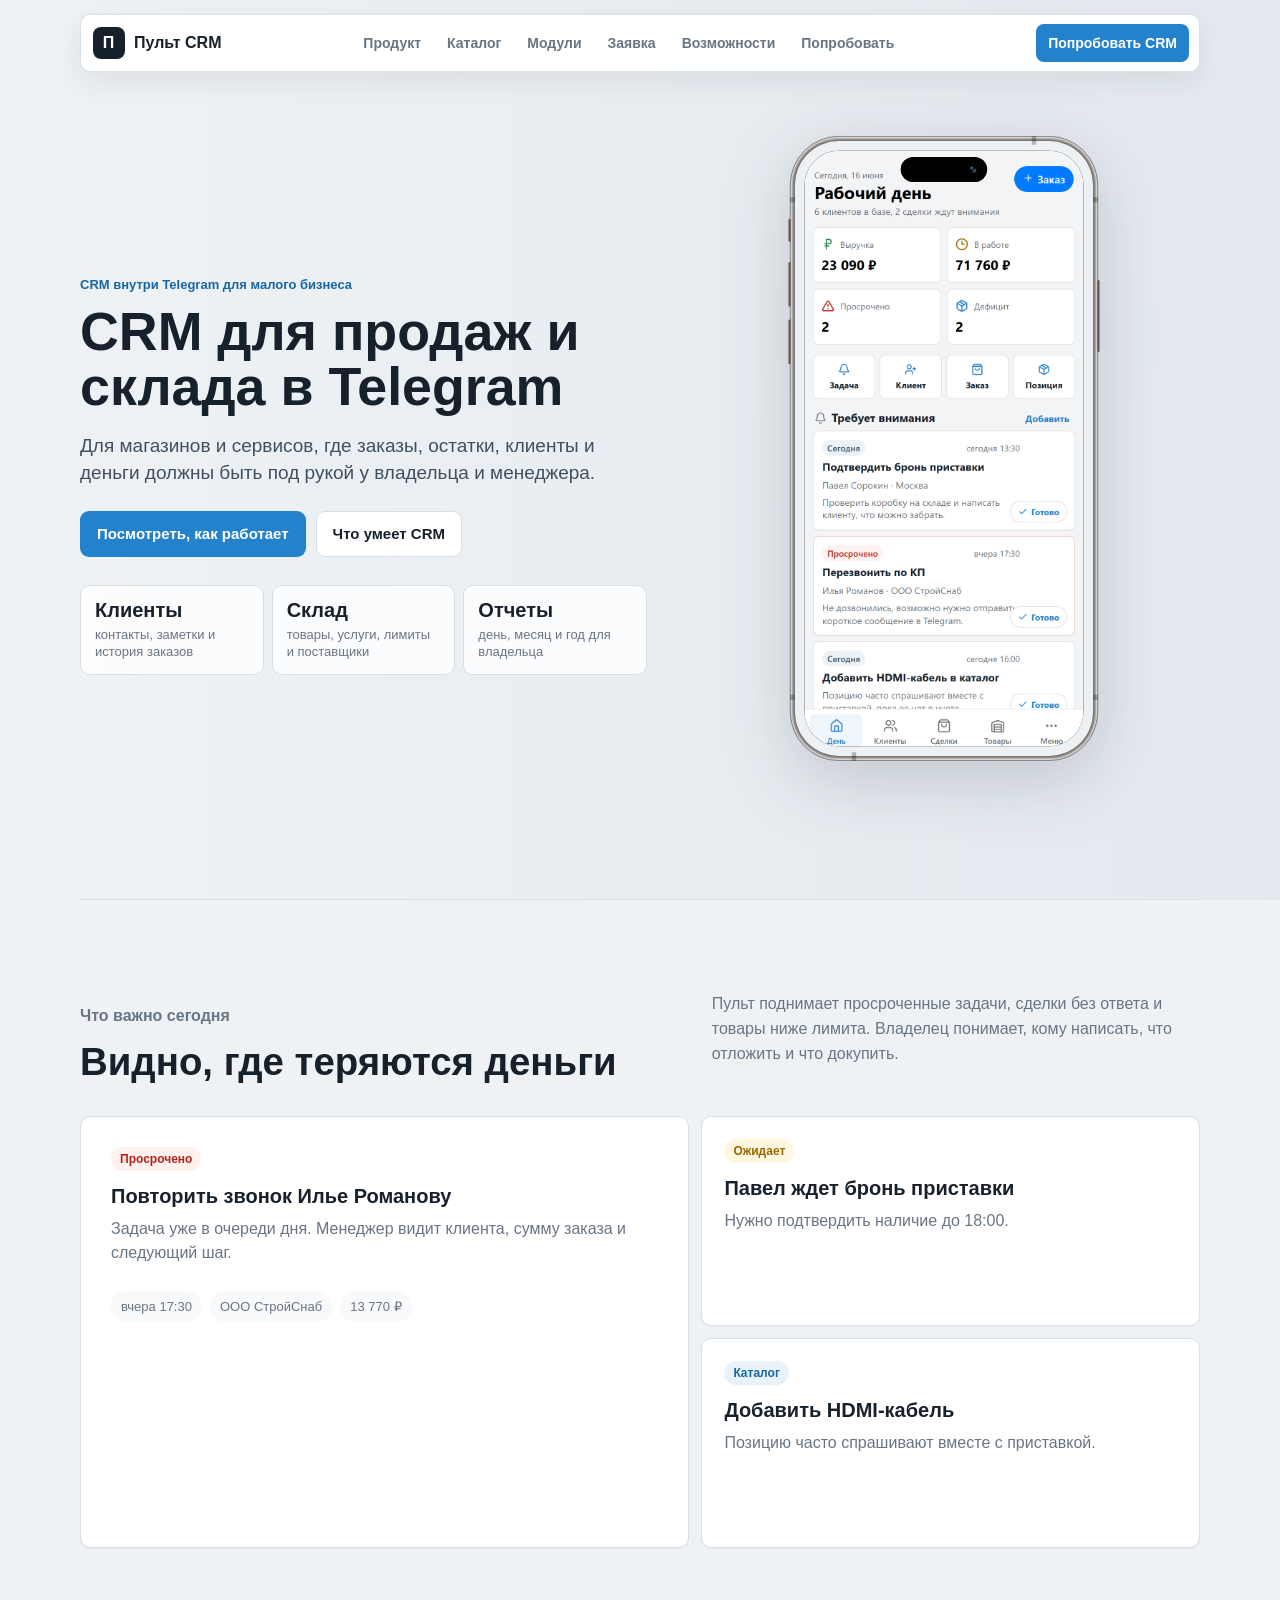
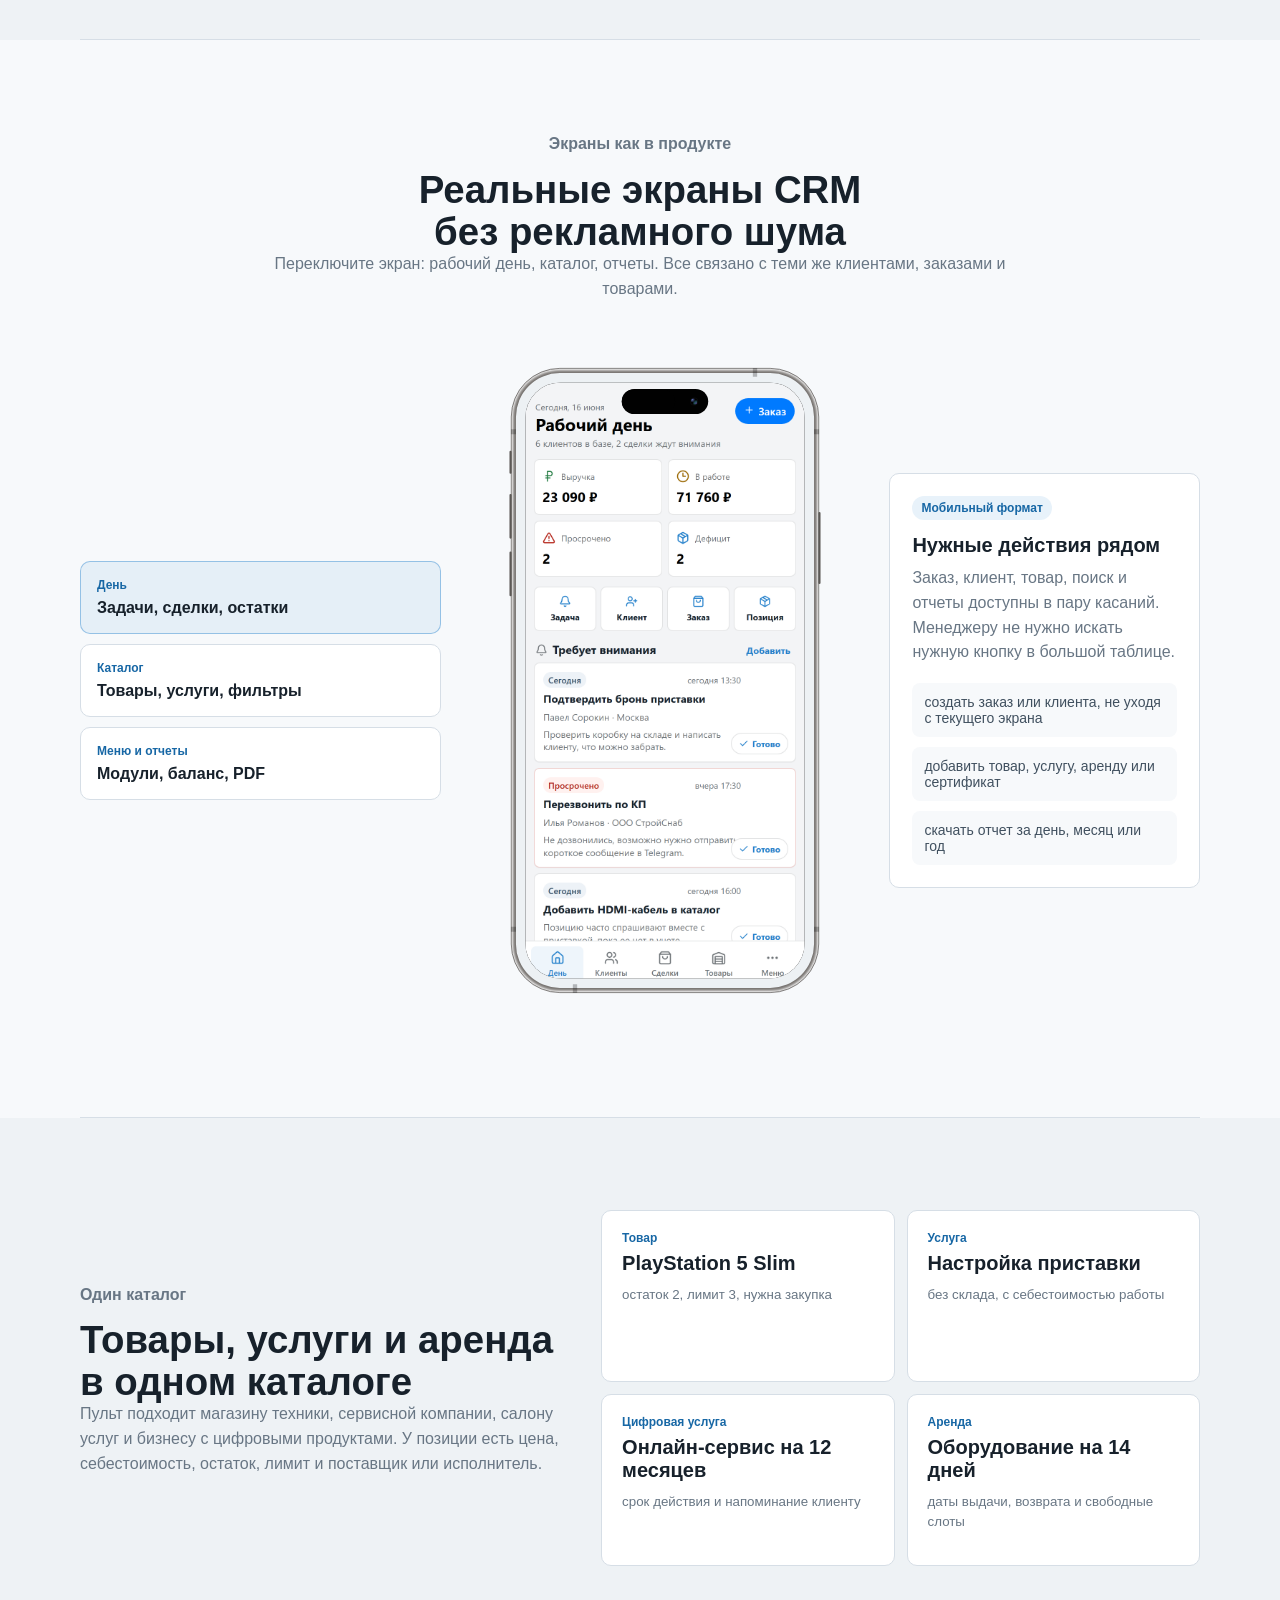
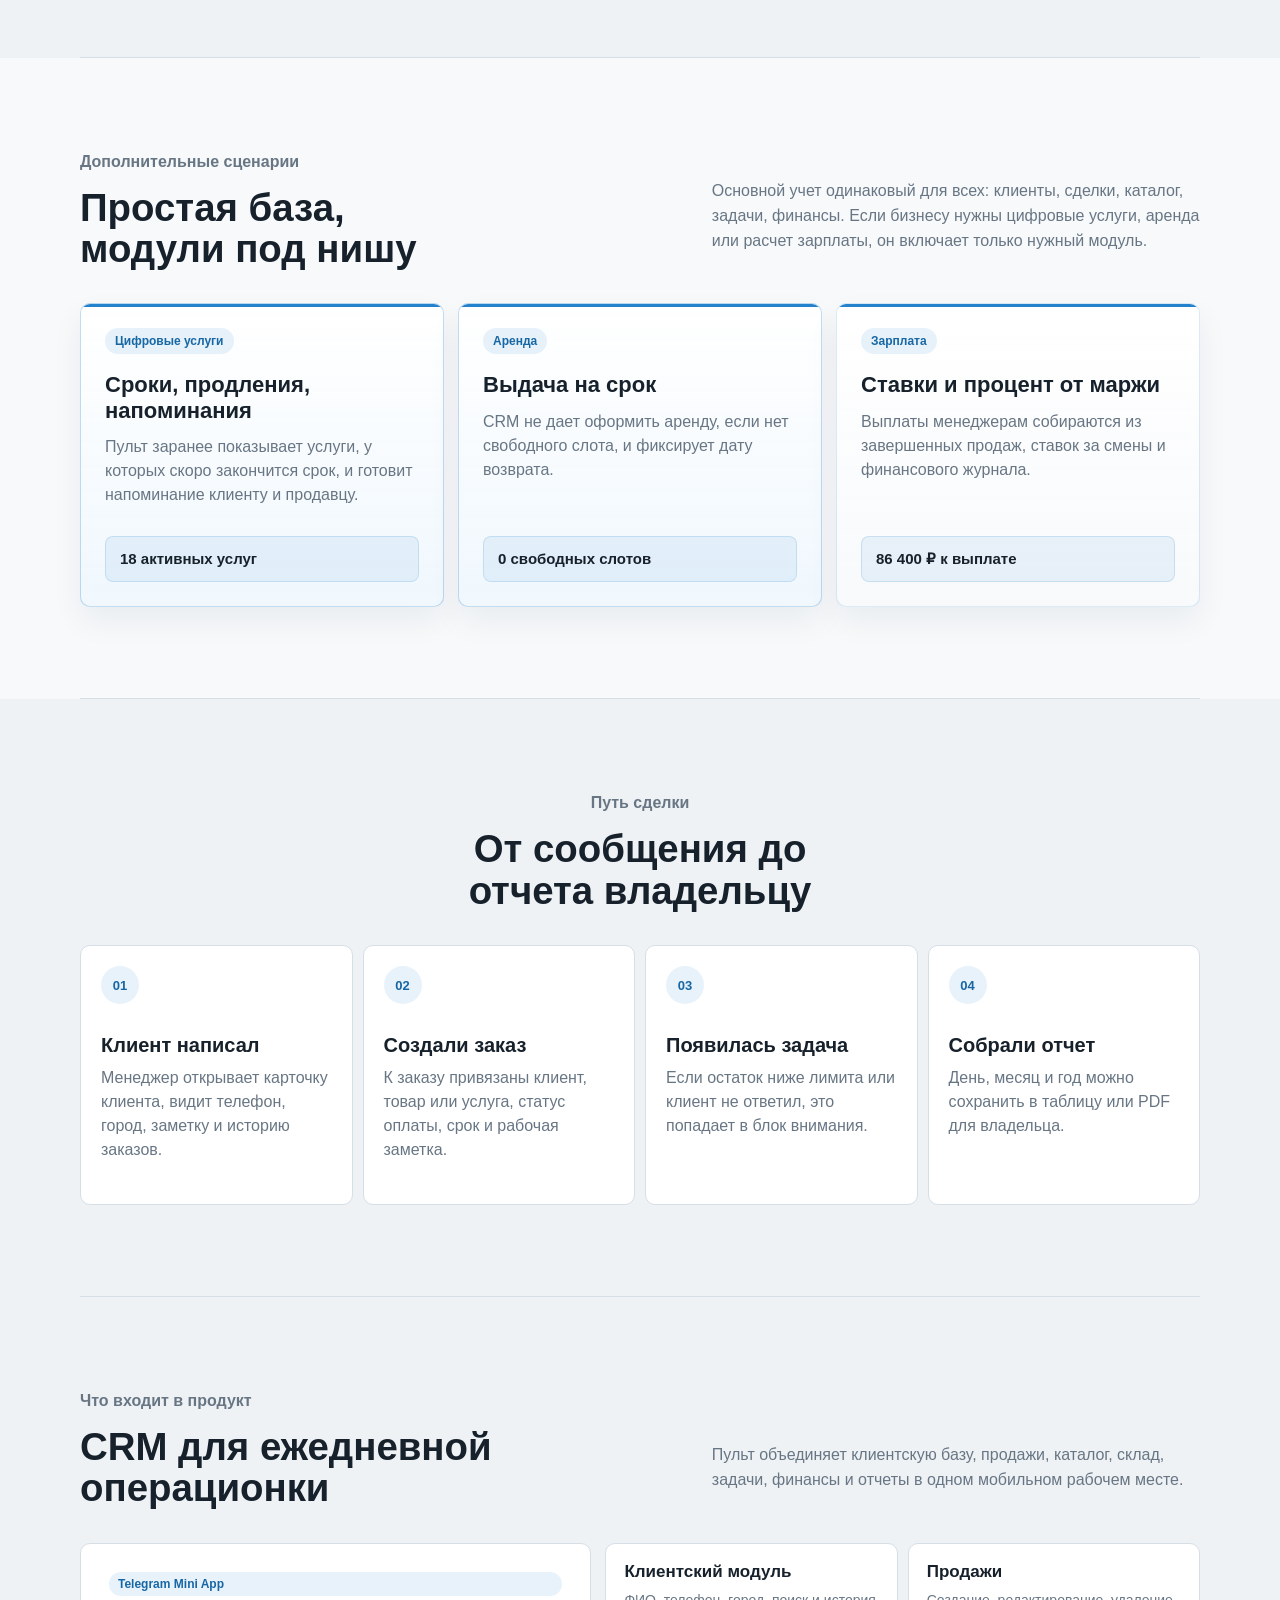
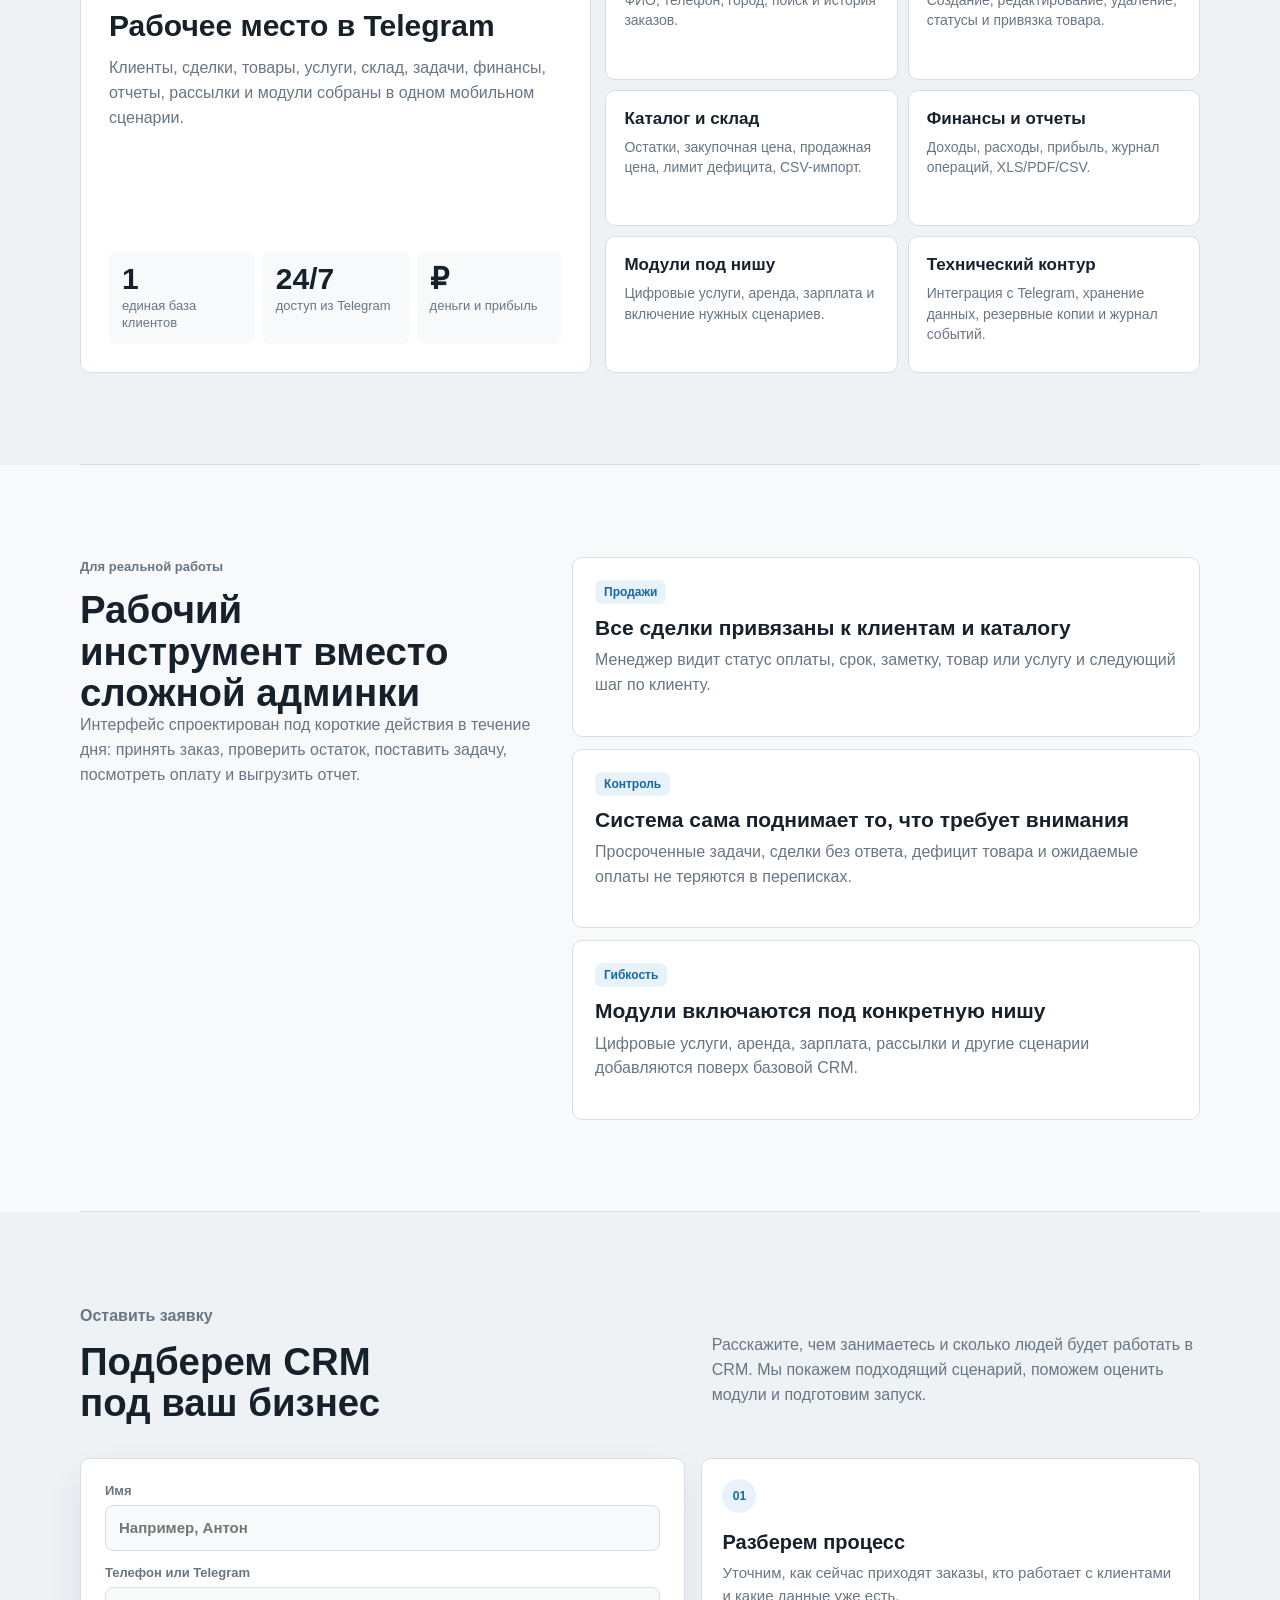
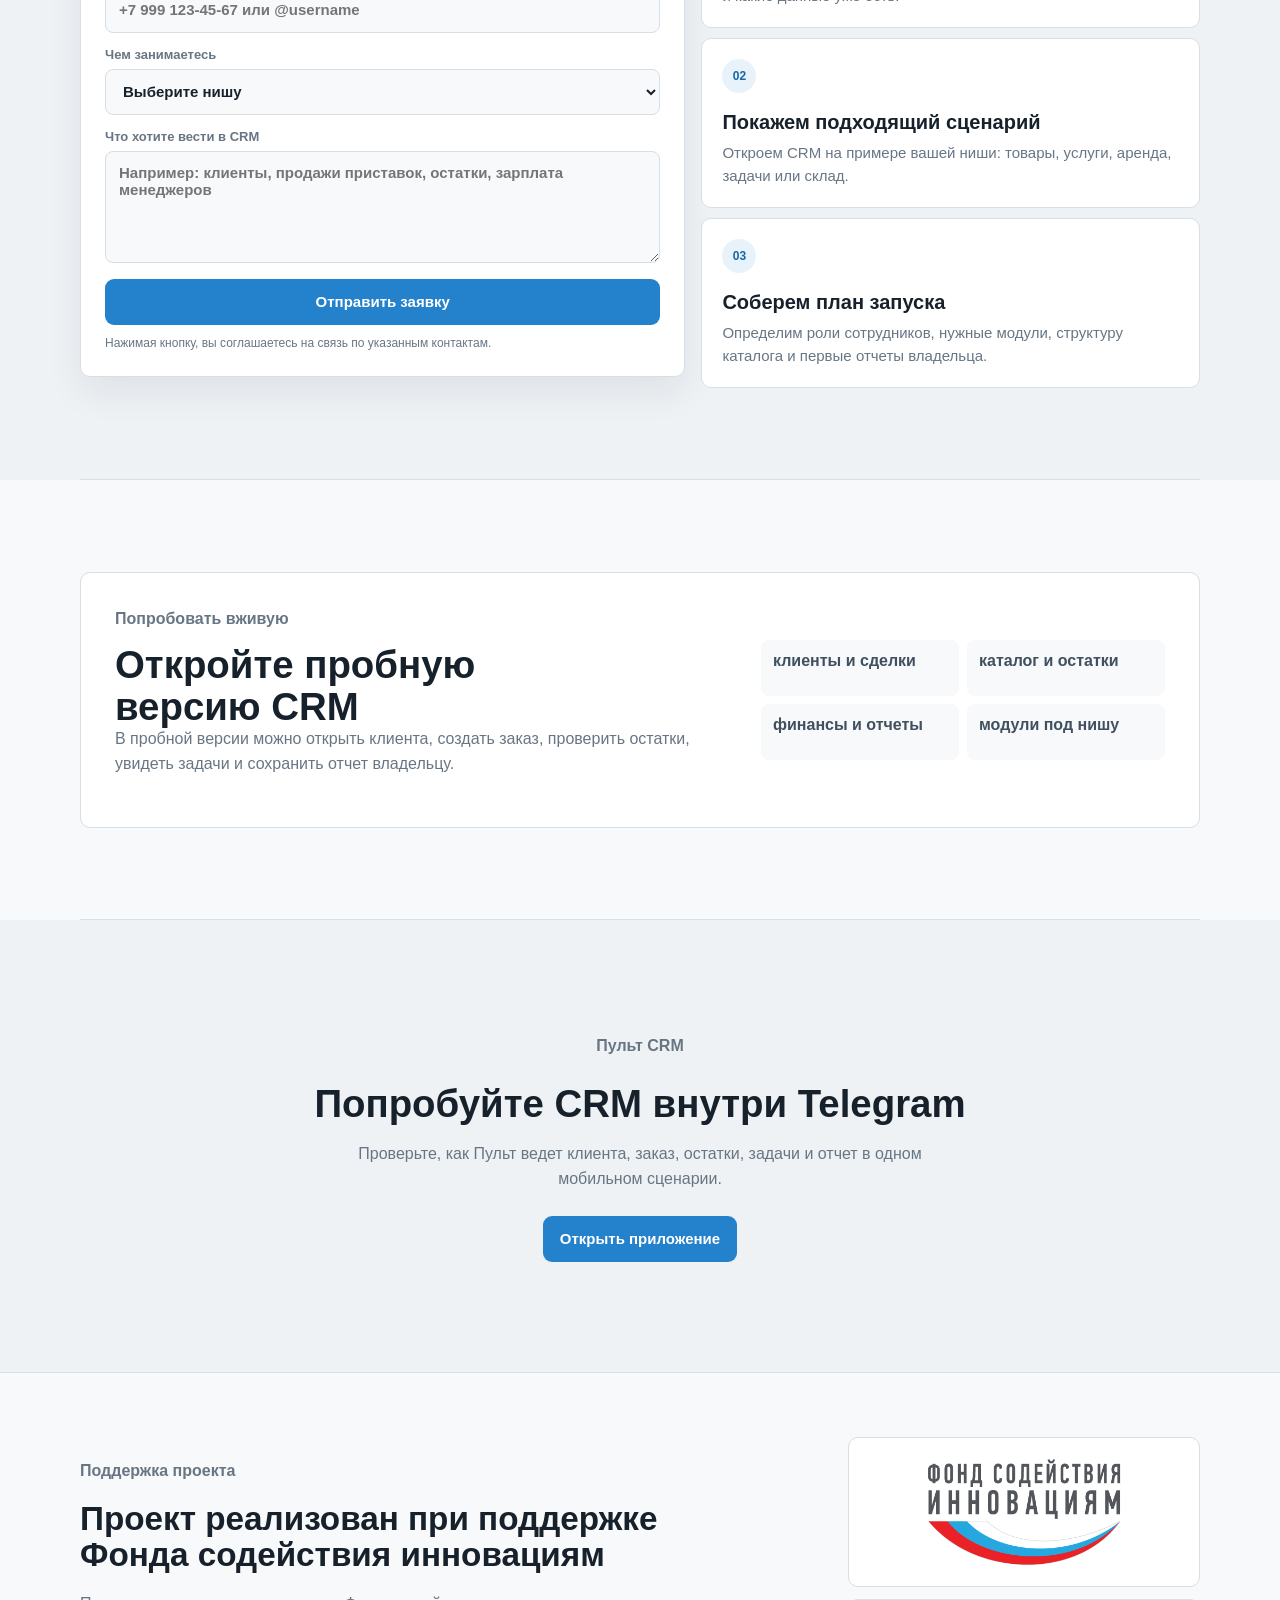
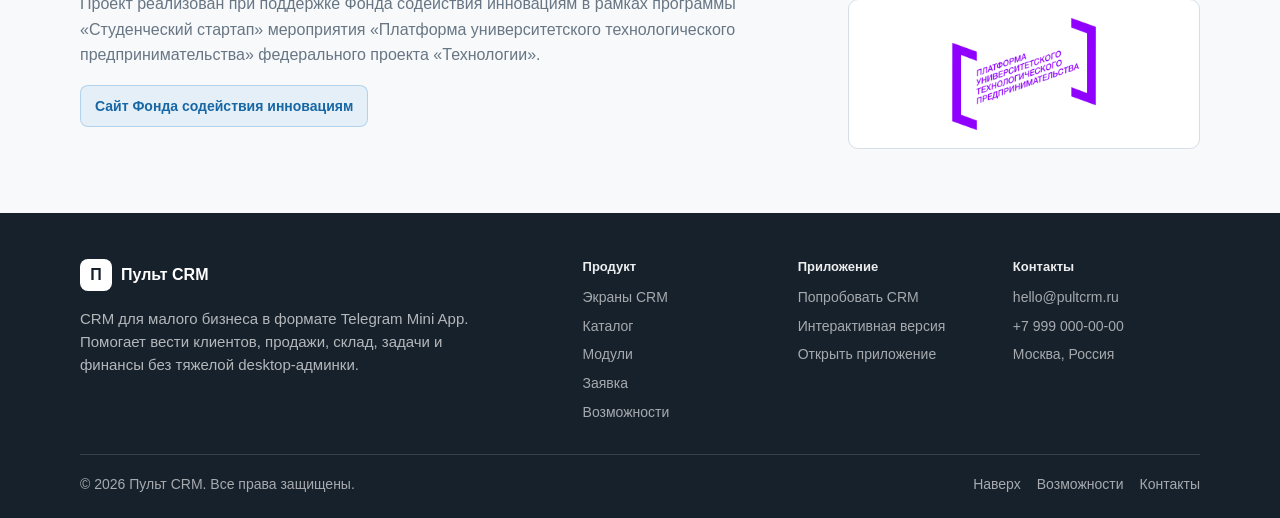
==== index.html @ 11d49414 "Initial static CRM site for Vercel" ====
<!doctype html>
<html lang="ru">
  <head>
    <meta charset="UTF-8" />
    <meta name="viewport" content="width=device-width, initial-scale=1.0" />
    <meta
      name="description"
      content="Пульт CRM помогает малому бизнесу вести клиентов, сделки, каталог, остатки, задачи, финансы и отчеты внутри Telegram."
    />
    <meta name="theme-color" content="#17212b" />
    <meta property="og:title" content="Пульт CRM - продажи, склад и клиенты в Telegram" />
    <meta
      property="og:description"
      content="CRM для малого бизнеса внутри Telegram: клиенты, сделки, склад, финансы, отчеты и модули под разные ниши."
    />
    <meta property="og:type" content="website" />
    <meta property="og:image" content="./pult-landing-desktop.png" />
    <meta name="twitter:card" content="summary_large_image" />
    <meta name="twitter:title" content="Пульт CRM - продажи, склад и клиенты в Telegram" />
    <meta
      name="twitter:description"
      content="Пульт CRM помогает владельцу и менеджерам вести продажи, склад, клиентов, задачи и финансы в привычном мобильном интерфейсе."
    />
    <meta name="twitter:image" content="./pult-landing-desktop.png" />
    <title>Пульт CRM - продажи, склад и клиенты в Telegram</title>
    <link rel="icon" href="data:image/svg+xml,%3Csvg xmlns='http://www.w3.org/2000/svg' viewBox='0 0 32 32'%3E%3Crect width='32' height='32' rx='7' fill='%2317212b'/%3E%3Cpath d='M10 9h8.2c3.2 0 5.2 1.9 5.2 4.8s-2 4.8-5.2 4.8h-4.9V24H10V9Zm3.3 2.9v3.8h4.5c1.4 0 2.2-.7 2.2-1.9s-.8-1.9-2.2-1.9h-4.5Z' fill='white'/%3E%3C/svg%3E" />
    <link rel="stylesheet" href="./device-iphone.css" />
    <link rel="stylesheet" href="./styles.css?v=9" />
  </head>
  <body>
    <header class="site-header">
      <a class="brand" href="#top" aria-label="Пульт CRM">
        <span class="brand-mark">П</span>
        <span>Пульт CRM</span>
      </a>
      <nav class="header-nav" aria-label="Разделы лендинга">
        <a href="#product">Продукт</a>
        <a href="#catalog">Каталог</a>
        <a href="#modules">Модули</a>
        <a href="#request">Заявка</a>
        <a href="#complete">Возможности</a>
        <a href="#launch">Попробовать</a>
      </nav>
      <a class="header-action" href="#demo">Попробовать CRM</a>
    </header>

    <main id="top">
      <section class="hero" aria-labelledby="hero-title">
        <div class="hero-copy">
          <p class="eyebrow">CRM внутри Telegram для малого бизнеса</p>
          <h1 id="hero-title">CRM для продаж и склада в Telegram</h1>
          <p class="lead">
            Для магазинов и сервисов, где заказы, остатки, клиенты и деньги должны быть под рукой у владельца и менеджера.
          </p>
          <div class="hero-actions">
            <a class="button primary" href="#product">Посмотреть, как работает</a>
            <a class="button secondary" href="#catalog">Что умеет CRM</a>
          </div>
          <div class="hero-facts" aria-label="Ключевые возможности Пульт CRM">
            <div>
              <strong>Клиенты</strong>
              <span>контакты, заметки и история заказов</span>
            </div>
            <div>
              <strong>Склад</strong>
              <span>товары, услуги, лимиты и поставщики</span>
            </div>
            <div>
              <strong>Отчеты</strong>
              <span>день, месяц и год для владельца</span>
            </div>
          </div>
        </div>

        <div class="hero-device-wrap" aria-label="Экран Пульт CRM">
          <div class="phone-mockup hero-device">
            <div class="device device-iphone-14-pro device-black">
              <div class="device-frame">
                <img class="device-screen" src="./assets/screen-overview.png?v=6" alt="Рабочий день в Пульт CRM" />
              </div>
              <div class="device-stripe"></div>
              <div class="device-header"></div>
              <div class="device-sensors"></div>
              <div class="device-btns"></div>
              <div class="device-power"></div>
              <div class="device-home"></div>
            </div>
          </div>
        </div>
      </section>

      <section class="section workday" aria-labelledby="workday-title">
        <div class="section-heading split">
          <div>
            <p class="eyebrow">Что важно сегодня</p>
            <h2 id="workday-title">Видно, где теряются деньги</h2>
          </div>
          <p>
            Пульт поднимает просроченные задачи, сделки без ответа и товары ниже лимита. Владелец понимает, кому написать, что отложить и что докупить.
          </p>
        </div>
        <div class="workgrid">
          <article class="work-card large">
            <span class="status danger">Просрочено</span>
            <h3>Повторить звонок Илье Романову</h3>
            <p>Задача уже в очереди дня. Менеджер видит клиента, сумму заказа и следующий шаг.</p>
            <div class="work-meta">
              <span>вчера 17:30</span>
              <span>ООО СтройСнаб</span>
              <span>13 770 ₽</span>
            </div>
          </article>
          <article class="work-card">
            <span class="status warn">Ожидает</span>
            <h3>Павел ждет бронь приставки</h3>
            <p>Нужно подтвердить наличие до 18:00.</p>
          </article>
          <article class="work-card">
            <span class="status blue">Каталог</span>
            <h3>Добавить HDMI-кабель</h3>
            <p>Позицию часто спрашивают вместе с приставкой.</p>
          </article>
        </div>
      </section>

      <section class="section product" id="product" aria-labelledby="product-title">
        <div class="section-heading centered">
          <p class="eyebrow">Экраны как в продукте</p>
          <h2 id="product-title">Реальные экраны CRM без рекламного шума</h2>
          <p>Переключите экран: рабочий день, каталог, отчеты. Все связано с теми же клиентами, заказами и товарами.</p>
        </div>
        <div class="showcase">
          <div class="showcase-tabs" aria-label="Переключение экранов">
            <button class="screen-tab active" type="button" data-target="overview">
              <span>День</span>
              <strong>Задачи, сделки, остатки</strong>
            </button>
            <button class="screen-tab" type="button" data-target="catalog">
              <span>Каталог</span>
              <strong>Товары, услуги, фильтры</strong>
            </button>
            <button class="screen-tab" type="button" data-target="reports">
              <span>Меню и отчеты</span>
              <strong>Модули, баланс, PDF</strong>
            </button>
          </div>

          <div class="screen-stack">
            <div class="phone-mockup screen-panel active" data-panel="overview">
              <div class="device device-iphone-14-pro device-black">
                <div class="device-frame">
                  <img class="device-screen" src="./assets/screen-overview.png?v=6" alt="Экран рабочего дня CRM" />
                </div>
                <div class="device-stripe"></div>
                <div class="device-header"></div>
                <div class="device-sensors"></div>
                <div class="device-btns"></div>
                <div class="device-power"></div>
                <div class="device-home"></div>
              </div>
            </div>
            <div class="phone-mockup screen-panel" data-panel="catalog">
              <div class="device device-iphone-14-pro device-black">
                <div class="device-frame">
                  <img class="device-screen" src="./assets/screen-catalog.png?v=6" alt="Экран товаров и услуг CRM" />
                </div>
                <div class="device-stripe"></div>
                <div class="device-header"></div>
                <div class="device-sensors"></div>
                <div class="device-btns"></div>
                <div class="device-power"></div>
                <div class="device-home"></div>
              </div>
            </div>
            <div class="phone-mockup screen-panel" data-panel="reports">
              <div class="device device-iphone-14-pro device-black">
                <div class="device-frame">
                  <img class="device-screen" src="./assets/screen-reports.png?v=6" alt="Экран меню и отчетов CRM" />
                </div>
                <div class="device-stripe"></div>
                <div class="device-header"></div>
                <div class="device-sensors"></div>
                <div class="device-btns"></div>
                <div class="device-power"></div>
                <div class="device-home"></div>
              </div>
            </div>
          </div>

          <aside class="showcase-copy">
            <span class="status blue">Мобильный формат</span>
            <h3>Нужные действия рядом</h3>
            <p>Заказ, клиент, товар, поиск и отчеты доступны в пару касаний. Менеджеру не нужно искать нужную кнопку в большой таблице.</p>
            <ul>
              <li>создать заказ или клиента, не уходя с текущего экрана</li>
              <li>добавить товар, услугу, аренду или сертификат</li>
              <li>скачать отчет за день, месяц или год</li>
            </ul>
          </aside>
        </div>
      </section>

      <section class="section catalog" id="catalog" aria-labelledby="catalog-title">
        <div class="catalog-copy">
          <p class="eyebrow">Один каталог</p>
          <h2 id="catalog-title">Товары, услуги и аренда в одном каталоге</h2>
          <p>
            Пульт подходит магазину техники, сервисной компании, салону услуг и бизнесу с цифровыми продуктами. У позиции есть цена, себестоимость, остаток, лимит и поставщик или исполнитель.
          </p>
        </div>
        <div class="catalog-board" aria-label="Примеры позиций каталога">
          <article>
            <span>Товар</span>
            <strong>PlayStation 5 Slim</strong>
            <small>остаток 2, лимит 3, нужна закупка</small>
          </article>
          <article>
            <span>Услуга</span>
            <strong>Настройка приставки</strong>
            <small>без склада, с себестоимостью работы</small>
          </article>
          <article>
            <span>Цифровая услуга</span>
            <strong>Онлайн-сервис на 12 месяцев</strong>
            <small>срок действия и напоминание клиенту</small>
          </article>
          <article>
            <span>Аренда</span>
            <strong>Оборудование на 14 дней</strong>
            <small>даты выдачи, возврата и свободные слоты</small>
          </article>
        </div>
      </section>

      <section class="section modules" id="modules" aria-labelledby="modules-title">
        <div class="section-heading split">
          <div>
            <p class="eyebrow">Дополнительные сценарии</p>
            <h2 id="modules-title">Простая база, модули под нишу</h2>
          </div>
          <p>Основной учет одинаковый для всех: клиенты, сделки, каталог, задачи, финансы. Если бизнесу нужны цифровые услуги, аренда или расчет зарплаты, он включает только нужный модуль.</p>
        </div>
        <div class="module-grid">
          <article class="module-card attention">
            <span>Цифровые услуги</span>
            <h3>Сроки, продления, напоминания</h3>
            <p>Пульт заранее показывает услуги, у которых скоро закончится срок, и готовит напоминание клиенту и продавцу.</p>
            <strong>18 активных услуг</strong>
          </article>
          <article class="module-card attention">
            <span>Аренда</span>
            <h3>Выдача на срок</h3>
            <p>CRM не дает оформить аренду, если нет свободного слота, и фиксирует дату возврата.</p>
            <strong>0 свободных слотов</strong>
          </article>
          <article class="module-card">
            <span>Зарплата</span>
            <h3>Ставки и процент от маржи</h3>
            <p>Выплаты менеджерам собираются из завершенных продаж, ставок за смены и финансового журнала.</p>
            <strong>86 400 ₽ к выплате</strong>
          </article>
        </div>
      </section>

      <section class="section flows" aria-labelledby="flows-title">
        <div class="section-heading centered narrow">
          <p class="eyebrow">Путь сделки</p>
          <h2 id="flows-title">От сообщения до отчета владельцу</h2>
        </div>
        <div class="flow-line">
          <article>
            <span>01</span>
            <h3>Клиент написал</h3>
            <p>Менеджер открывает карточку клиента, видит телефон, город, заметку и историю заказов.</p>
          </article>
          <article>
            <span>02</span>
            <h3>Создали заказ</h3>
            <p>К заказу привязаны клиент, товар или услуга, статус оплаты, срок и рабочая заметка.</p>
          </article>
          <article>
            <span>03</span>
            <h3>Появилась задача</h3>
            <p>Если остаток ниже лимита или клиент не ответил, это попадает в блок внимания.</p>
          </article>
          <article>
            <span>04</span>
            <h3>Собрали отчет</h3>
            <p>День, месяц и год можно сохранить в таблицу или PDF для владельца.</p>
          </article>
        </div>
      </section>

      <section class="section complete" id="complete" aria-labelledby="complete-title">
        <div class="section-heading split">
          <div>
            <p class="eyebrow">Что входит в продукт</p>
            <h2 id="complete-title">CRM для ежедневной операционки</h2>
          </div>
          <p>
            Пульт объединяет клиентскую базу, продажи, каталог, склад, задачи, финансы и отчеты в одном мобильном рабочем месте.
          </p>
        </div>
        <div class="complete-layout">
          <article class="complete-card main">
            <span class="status blue">Telegram Mini App</span>
            <h3>Рабочее место в Telegram</h3>
            <p>
              Клиенты, сделки, товары, услуги, склад, задачи, финансы, отчеты, рассылки и модули собраны в одном мобильном сценарии.
            </p>
            <div class="complete-stats" aria-label="Возможности продукта">
              <div>
                <strong>1</strong>
                <span>единая база клиентов</span>
              </div>
              <div>
                <strong>24/7</strong>
                <span>доступ из Telegram</span>
              </div>
              <div>
                <strong>₽</strong>
                <span>деньги и прибыль</span>
              </div>
            </div>
          </article>
          <div class="complete-list" aria-label="Что входит в CRM">
            <article>
              <strong>Клиентский модуль</strong>
              <span>ФИО, телефон, город, поиск и история заказов.</span>
            </article>
            <article>
              <strong>Продажи</strong>
              <span>Создание, редактирование, удаление, статусы и привязка товара.</span>
            </article>
            <article>
              <strong>Каталог и склад</strong>
              <span>Остатки, закупочная цена, продажная цена, лимит дефицита, CSV-импорт.</span>
            </article>
            <article>
              <strong>Финансы и отчеты</strong>
              <span>Доходы, расходы, прибыль, журнал операций, XLS/PDF/CSV.</span>
            </article>
            <article>
              <strong>Модули под нишу</strong>
              <span>Цифровые услуги, аренда, зарплата и включение нужных сценариев.</span>
            </article>
            <article>
              <strong>Технический контур</strong>
              <span>Интеграция с Telegram, хранение данных, резервные копии и журнал событий.</span>
            </article>
          </div>
        </div>
      </section>

      <section class="section proof" aria-labelledby="proof-title">
        <div class="proof-copy">
          <p class="eyebrow">Для реальной работы</p>
          <h2 id="proof-title">Рабочий инструмент вместо сложной админки</h2>
          <p>
            Интерфейс спроектирован под короткие действия в течение дня: принять заказ, проверить остаток, поставить задачу, посмотреть оплату и выгрузить отчет.
          </p>
        </div>
        <div class="proof-grid">
          <article>
            <span>Продажи</span>
            <strong>Все сделки привязаны к клиентам и каталогу</strong>
            <p>Менеджер видит статус оплаты, срок, заметку, товар или услугу и следующий шаг по клиенту.</p>
          </article>
          <article>
            <span>Контроль</span>
            <strong>Система сама поднимает то, что требует внимания</strong>
            <p>Просроченные задачи, сделки без ответа, дефицит товара и ожидаемые оплаты не теряются в переписках.</p>
          </article>
          <article>
            <span>Гибкость</span>
            <strong>Модули включаются под конкретную нишу</strong>
            <p>Цифровые услуги, аренда, зарплата, рассылки и другие сценарии добавляются поверх базовой CRM.</p>
          </article>
        </div>
      </section>

      <section class="section request" id="request" aria-labelledby="request-title">
        <div class="section-heading split">
          <div>
            <p class="eyebrow">Оставить заявку</p>
            <h2 id="request-title">Подберем CRM под ваш бизнес</h2>
          </div>
          <p>
            Расскажите, чем занимаетесь и сколько людей будет работать в CRM. Мы покажем подходящий сценарий, поможем оценить модули и подготовим запуск.
          </p>
        </div>

        <div class="request-layout">
          <form class="request-form" id="request-form">
            <label>
              Имя
              <input name="name" type="text" autocomplete="name" placeholder="Например, Антон" required />
            </label>
            <label>
              Телефон или Telegram
              <input name="contact" type="text" autocomplete="tel" placeholder="+7 999 123-45-67 или @username" required />
            </label>
            <label>
              Чем занимаетесь
              <select name="business" required>
                <option value="">Выберите нишу</option>
                <option>Магазин товаров</option>
                <option>Сервисная компания</option>
                <option>Услуги и записи</option>
                <option>Цифровые услуги</option>
                <option>Другое</option>
              </select>
            </label>
            <label>
              Что хотите вести в CRM
              <textarea name="message" rows="4" placeholder="Например: клиенты, продажи приставок, остатки, зарплата менеджеров"></textarea>
            </label>
            <button class="button primary request-submit" type="submit">Отправить заявку</button>
            <p class="request-policy">Нажимая кнопку, вы соглашаетесь на связь по указанным контактам.</p>
            <div class="request-success" role="status" aria-live="polite">
              Заявка сохранена. Мы свяжемся с вами и покажем подходящий сценарий CRM.
            </div>
          </form>

          <aside class="request-aside" aria-label="Что будет после заявки">
            <article>
              <span>01</span>
              <strong>Разберем процесс</strong>
              <p>Уточним, как сейчас приходят заказы, кто работает с клиентами и какие данные уже есть.</p>
            </article>
            <article>
              <span>02</span>
              <strong>Покажем подходящий сценарий</strong>
              <p>Откроем CRM на примере вашей ниши: товары, услуги, аренда, задачи или склад.</p>
            </article>
            <article>
              <span>03</span>
              <strong>Соберем план запуска</strong>
              <p>Определим роли сотрудников, нужные модули, структуру каталога и первые отчеты владельца.</p>
            </article>
          </aside>
        </div>
      </section>

      <section class="section launch" id="launch" aria-labelledby="launch-title">
        <div class="launch-panel">
          <div>
            <p class="eyebrow">Попробовать вживую</p>
            <h2 id="launch-title">Откройте пробную версию CRM</h2>
            <p>
              В пробной версии можно открыть клиента, создать заказ, проверить остатки, увидеть задачи и сохранить отчет владельцу.
            </p>
          </div>
          <div class="launch-list">
            <span>клиенты и сделки</span>
            <span>каталог и остатки</span>
            <span>финансы и отчеты</span>
            <span>модули под нишу</span>
          </div>
        </div>
      </section>

      <section class="final-cta" id="demo" aria-labelledby="demo-title">
        <p class="eyebrow">Пульт CRM</p>
        <h2 id="demo-title">Попробуйте CRM внутри Telegram</h2>
        <p>Проверьте, как Пульт ведет клиента, заказ, остатки, задачи и отчет в одном мобильном сценарии.</p>
        <a class="button primary" href="./demo/">Открыть приложение</a>
      </section>

      <section class="support-section" aria-labelledby="support-title">
        <div class="support-copy">
          <p class="eyebrow">Поддержка проекта</p>
          <h2 id="support-title">Проект реализован при поддержке Фонда содействия инновациям</h2>
          <p>
            Проект реализован при поддержке Фонда содействия инновациям в рамках программы «Студенческий стартап» мероприятия «Платформа университетского технологического предпринимательства» федерального проекта «Технологии».
          </p>
          <a href="https://fasie.ru/" target="_blank" rel="noreferrer">Сайт Фонда содействия инновациям</a>
        </div>
        <div class="support-logos" aria-label="Логотипы организаций поддержки">
          <img src="./assets/fasie-logo.png" alt="Фонд содействия инновациям" />
          <img src="./assets/university-tech-platform-logo.png" alt="Платформа университетского технологического предпринимательства" />
        </div>
      </section>
    </main>

    <footer class="site-footer" id="contacts">
      <div class="footer-main">
        <div class="footer-brand">
          <a class="brand" href="#top" aria-label="Пульт CRM">
            <span class="brand-mark">П</span>
            <span>Пульт CRM</span>
          </a>
          <p>
            CRM для малого бизнеса в формате Telegram Mini App. Помогает вести клиентов, продажи, склад, задачи и финансы без тяжелой desktop-админки.
          </p>
        </div>
        <nav class="footer-links" aria-label="Навигация в подвале">
          <div>
            <strong>Продукт</strong>
            <a href="#product">Экраны CRM</a>
            <a href="#catalog">Каталог</a>
            <a href="#modules">Модули</a>
            <a href="#request">Заявка</a>
            <a href="#complete">Возможности</a>
          </div>
          <div>
            <strong>Приложение</strong>
            <a href="./demo/">Попробовать CRM</a>
            <a href="#launch">Интерактивная версия</a>
            <a href="#demo">Открыть приложение</a>
          </div>
          <div>
            <strong>Контакты</strong>
            <a href="mailto:hello@pultcrm.ru">hello@pultcrm.ru</a>
            <a href="tel:+79990000000">+7 999 000-00-00</a>
            <span>Москва, Россия</span>
          </div>
        </nav>
      </div>
      <div class="footer-bottom">
        <span>© 2026 Пульт CRM. Все права защищены.</span>
        <div>
          <a href="#top">Наверх</a>
          <a href="#complete">Возможности</a>
          <a href="#contacts">Контакты</a>
        </div>
      </div>
    </footer>

    <script src="./script.js"></script>
  </body>
</html>
---- device-iphone.css ----
/*! Devices.css v0.2.0 | MIT License | github.com/picturepan2/devices.css */
.device,
.device::before,
.device::after,
.device *,
.device *::before,
.device *::after {
  box-sizing: border-box;
  display: block;
}

.device {
  position: relative;
  z-index: 1;
  transform: scale(1);
}

.device .device-frame {
  z-index: 1;
}

.device .device-screen {
  position: relative;
  object-fit: cover;
  object-position: center top;
  background-color: #000000;
  background-position: center center;
  background-size: cover;
}

.device-iphone-14-pro {
  width: 428px;
  height: 868px;
}

.device-iphone-14-pro .device-frame {
  width: 428px;
  height: 868px;
  padding: 19px;
  border: 1px solid #1b1721;
  border-radius: 68px;
  background: #010101;
  box-shadow: inset 0 0 4px 2px #c0b7cd, inset 0 0 0 6px #342c3f;
}

.device-iphone-14-pro .device-screen {
  width: 390px;
  height: 830px;
  border-radius: 49px;
}

.device-iphone-14-pro .device-stripe::after,
.device-iphone-14-pro .device-stripe::before {
  content: "";
  position: absolute;
  left: 0;
  z-index: 9;
  width: 100%;
  height: 7px;
  border: solid rgba(1, 1, 1, 0.25);
  border-width: 0 7px;
}

.device-iphone-14-pro .device-stripe::after {
  top: 85px;
}

.device-iphone-14-pro .device-stripe::before {
  bottom: 85px;
}

.device-iphone-14-pro .device-header {
  position: absolute;
  top: 29px;
  left: 50%;
  width: 120px;
  height: 35px;
  margin-left: -60px;
  border-radius: 20px;
  background: #010101;
}

.device-iphone-14-pro .device-sensors::after,
.device-iphone-14-pro .device-sensors::before {
  content: "";
  position: absolute;
}

.device-iphone-14-pro .device-sensors::after {
  top: 30px;
  left: 50%;
  width: 74px;
  height: 33px;
  margin-left: -60px;
  border-radius: 17px;
  background: #010101;
}

.device-iphone-14-pro .device-sensors::before {
  top: 42px;
  left: 50%;
  width: 9px;
  height: 9px;
  margin-left: 36px;
  border-radius: 50%;
  background:
    radial-gradient(farthest-corner at 20% 20%, #6074bf 0, transparent 40%),
    radial-gradient(farthest-corner at 80% 80%, #513785 0, #24555e 20%, transparent 50%);
  box-shadow: 0 0 1px 1px rgba(255, 255, 255, 0.05);
}

.device-iphone-14-pro .device-btns {
  position: absolute;
  top: 115px;
  left: -2px;
  width: 3px;
  height: 32px;
  border-radius: 2px;
  background: #1b1721;
}

.device-iphone-14-pro .device-btns::after,
.device-iphone-14-pro .device-btns::before {
  content: "";
  position: absolute;
  left: 0;
  width: 3px;
  height: 62px;
  border-radius: 2px;
  background: #1b1721;
}

.device-iphone-14-pro .device-btns::after {
  top: 60px;
}

.device-iphone-14-pro .device-btns::before {
  top: 140px;
}

.device-iphone-14-pro .device-power {
  position: absolute;
  top: 200px;
  right: -2px;
  width: 3px;
  height: 100px;
  border-radius: 2px;
  background: #1b1721;
}

.device-iphone-14-pro .device-home::after,
.device-iphone-14-pro .device-home::before {
  content: "";
  position: absolute;
  z-index: 9;
  width: 6px;
  height: 6px;
  border: solid rgba(1, 1, 1, 0.25);
  border-width: 6px 0;
}

.device-iphone-14-pro .device-home::after {
  top: 0;
  right: 86px;
}

.device-iphone-14-pro .device-home::before {
  bottom: 0;
  left: 86px;
}

.device-iphone-14-pro.device-black .device-frame {
  border-color: #5c5956;
  box-shadow: inset 0 0 4px 2px #ffffff, inset 0 0 0 6px #76726f;
}

.device-iphone-14-pro.device-black .device-btns,
.device-iphone-14-pro.device-black .device-btns::after,
.device-iphone-14-pro.device-black .device-btns::before,
.device-iphone-14-pro.device-black .device-power {
  background: #5c5956;
}
---- styles.css ----
:root {
  --bg: #eef2f5;
  --bg-strong: #e2e8ee;
  --surface: #ffffff;
  --surface-soft: #f7f9fb;
  --text: #17212b;
  --muted: #687684;
  --border: #d6dee6;
  --blue: #2481cc;
  --blue-dark: #1767a5;
  --green: #1f7a3f;
  --red: #b42318;
  --amber: #9a6700;
  --radius: 10px;
  --shadow: 0 18px 44px rgba(23, 33, 43, 0.1);
  font-family: -apple-system, BlinkMacSystemFont, "Segoe UI", Roboto, Arial, sans-serif;
}

* {
  box-sizing: border-box;
}

html {
  scroll-behavior: smooth;
}

body {
  margin: 0;
  background: var(--bg);
  color: var(--text);
  font-family: -apple-system, BlinkMacSystemFont, "Segoe UI", Roboto, Arial, sans-serif;
  font-variant-numeric: tabular-nums;
  letter-spacing: 0;
}

body::selection {
  background: rgba(36, 129, 204, 0.18);
}

a {
  color: inherit;
  text-decoration: none;
}

button {
  font: inherit;
  -webkit-tap-highlight-color: transparent;
}

button:focus,
a:focus {
  outline: none;
}

button:focus-visible,
a:focus-visible {
  box-shadow: 0 0 0 3px rgba(36, 129, 204, 0.24);
}

h1,
h2,
h3,
p {
  margin-top: 0;
}

.site-header {
  position: fixed;
  top: 14px;
  left: 50%;
  z-index: 40;
  display: grid;
  width: min(1120px, calc(100% - 32px));
  grid-template-columns: auto 1fr auto;
  align-items: center;
  gap: 18px;
  min-height: 58px;
  padding: 8px 10px 8px 12px;
  border: 1px solid rgba(214, 222, 230, 0.9);
  border-radius: var(--radius);
  background: rgba(255, 255, 255, 0.96);
  box-shadow: 0 10px 28px rgba(23, 33, 43, 0.08);
  transform: translateX(-50%);
}

.brand {
  display: inline-flex;
  align-items: center;
  gap: 9px;
  font-weight: 820;
}

.brand-mark {
  display: grid;
  width: 32px;
  height: 32px;
  place-items: center;
  border-radius: 8px;
  background: var(--text);
  color: #ffffff;
}

.header-nav {
  display: flex;
  justify-content: center;
  gap: 2px;
}

.header-nav a,
.header-action {
  display: inline-flex;
  align-items: center;
  min-height: 38px;
  padding: 0 12px;
  border-radius: 8px;
  color: var(--muted);
  font-size: 14px;
  font-weight: 700;
}

.header-nav a:hover {
  background: var(--surface-soft);
  color: var(--text);
}

.header-action {
  background: var(--blue);
  color: #ffffff;
  white-space: nowrap;
}

.button {
  display: inline-flex;
  align-items: center;
  justify-content: center;
  min-height: 46px;
  padding: 0 16px;
  border: 1px solid transparent;
  border-radius: 9px;
  font-size: 15px;
  font-weight: 780;
  transition: transform 160ms ease, background 160ms ease, border-color 160ms ease;
}

.button:active,
.screen-tab:active {
  transform: translateY(1px) scale(0.99);
}

.button.primary {
  background: var(--blue);
  color: #ffffff;
}

.button.primary:hover {
  background: var(--blue-dark);
}

.button.secondary {
  border-color: var(--border);
  background: var(--surface);
  color: var(--text);
}

.hero {
  position: relative;
  display: grid;
  min-height: 100dvh;
  grid-template-columns: minmax(520px, 1.05fr) minmax(360px, 0.95fr);
  align-items: center;
  gap: 40px;
  overflow: hidden;
  padding: 126px max(24px, calc((100vw - 1120px) / 2)) 74px;
  background:
    linear-gradient(90deg, rgba(238, 242, 245, 0.99), rgba(226, 232, 238, 0.9)),
    var(--bg);
}

.hero::after,
.section::after {
  position: absolute;
  right: max(24px, calc((100vw - 1120px) / 2));
  bottom: 0;
  left: max(24px, calc((100vw - 1120px) / 2));
  height: 1px;
  background: var(--border);
  content: "";
}

.hero-copy {
  position: relative;
  z-index: 2;
  max-width: 660px;
}

.eyebrow {
  margin-bottom: 12px;
  color: var(--blue-dark);
  font-size: 13px;
  font-weight: 800;
}

h1 {
  max-width: 740px;
  margin-bottom: 18px;
  font-size: clamp(42px, 4.2vw, 62px);
  line-height: 1.02;
  text-wrap: balance;
}

h2 {
  margin-bottom: 0;
  font-size: clamp(31px, 3vw, 46px);
  line-height: 1.08;
  text-wrap: balance;
}

h3 {
  margin-bottom: 8px;
  font-size: 20px;
  line-height: 1.18;
  text-wrap: balance;
}

.lead {
  max-width: 560px;
  margin-bottom: 24px;
  color: #40505f;
  font-size: 19px;
  line-height: 1.45;
}

.hero-actions {
  display: flex;
  flex-wrap: wrap;
  gap: 10px;
  margin-bottom: 28px;
}

.hero-facts {
  display: grid;
  max-width: 640px;
  grid-template-columns: repeat(3, minmax(0, 1fr));
  gap: 8px;
}

.hero-facts div {
  min-height: 86px;
  padding: 13px 14px;
  border: 1px solid var(--border);
  border-radius: var(--radius);
  background: rgba(255, 255, 255, 0.8);
}

.hero-facts strong,
.hero-facts span {
  display: block;
}

.hero-facts strong {
  margin-bottom: 5px;
  font-size: 20px;
}

.hero-facts span {
  color: var(--muted);
  font-size: 13px;
  line-height: 1.3;
}

.hero-device-wrap {
  position: relative;
  display: grid;
  justify-items: center;
  min-height: 680px;
}

.phone-mockup {
  position: relative;
  z-index: 2;
  width: 330px;
  height: 625px;
}

.phone-mockup .device {
  position: absolute;
  top: 0;
  left: 50%;
  margin-left: 0;
  transform: translateX(-50%) scale(0.72);
  transform-origin: top center;
}

.phone-mockup .device-frame {
  overflow: hidden;
  background: #edf1f4;
}

.phone-mockup .device-screen {
  display: block;
  width: 100%;
  height: 100%;
  object-fit: cover;
  object-position: top center;
}

.hero-device .device {
  filter: drop-shadow(0 26px 48px rgba(23, 33, 43, 0.18));
}

.section {
  position: relative;
  scroll-margin-top: 96px;
  padding: 92px max(24px, calc((100vw - 1120px) / 2));
}

.section-heading {
  margin-bottom: 34px;
}

.section-heading.split {
  display: grid;
  grid-template-columns: minmax(0, 0.9fr) minmax(320px, 0.75fr);
  gap: 46px;
  align-items: end;
}

.section-heading.centered {
  max-width: 760px;
  margin-right: auto;
  margin-left: auto;
  text-align: center;
}

.section-heading.centered h2,
.final-cta h2 {
  margin-right: auto;
  margin-left: auto;
}

.section-heading.narrow {
  max-width: 650px;
}

.section-heading p,
.catalog-copy p,
.launch-panel p,
.final-cta p,
.showcase-copy p {
  color: var(--muted);
  font-size: 16px;
  line-height: 1.55;
}

.workgrid {
  display: grid;
  grid-template-columns: 1.1fr 0.9fr;
  gap: 12px;
}

.work-card {
  min-height: 210px;
  padding: 22px;
  border: 1px solid var(--border);
  border-radius: var(--radius);
  background: var(--surface);
  box-shadow: 0 1px 0 rgba(23, 33, 43, 0.03);
}

.work-card.large {
  min-height: 432px;
  grid-row: span 2;
  padding: 30px;
}

.work-card p,
.module-card p,
.flow-line p,
.catalog-board small {
  color: var(--muted);
  line-height: 1.5;
}

.status {
  display: inline-flex;
  margin-bottom: 14px;
  padding: 5px 9px;
  border-radius: 999px;
  font-size: 12px;
  font-weight: 800;
}

.status.danger {
  background: #fff1ef;
  color: var(--red);
}

.status.warn {
  background: #fff7df;
  color: var(--amber);
}

.status.blue {
  background: rgba(36, 129, 204, 0.1);
  color: var(--blue-dark);
}

.work-meta {
  display: flex;
  flex-wrap: wrap;
  gap: 8px;
  margin-top: 26px;
}

.work-meta span {
  padding: 8px 10px;
  border-radius: 999px;
  background: var(--surface-soft);
  color: var(--muted);
  font-size: 13px;
}

.product {
  background: #f7f9fb;
}

.showcase {
  display: grid;
  grid-template-columns: minmax(260px, 0.72fr) minmax(320px, 0.8fr) minmax(260px, 0.62fr);
  gap: 24px;
  align-items: center;
}

.showcase-tabs {
  display: grid;
  gap: 10px;
}

.screen-tab {
  width: 100%;
  padding: 16px;
  border: 1px solid var(--border);
  border-radius: var(--radius);
  background: var(--surface);
  color: var(--text);
  text-align: left;
  cursor: pointer;
  transition: transform 160ms ease, border-color 160ms ease, background 160ms ease;
}

.screen-tab.active {
  border-color: rgba(36, 129, 204, 0.42);
  background: rgba(36, 129, 204, 0.08);
}

.screen-tab span,
.module-card span,
.catalog-board span {
  display: block;
  margin-bottom: 7px;
  color: var(--blue-dark);
  font-size: 12px;
  font-weight: 820;
}

.screen-tab strong {
  display: block;
  font-size: 16px;
}

.screen-stack {
  position: relative;
  display: grid;
  min-height: 690px;
  justify-items: center;
}

.screen-panel {
  position: absolute;
  top: calc(50% - 312.5px);
  left: calc(50% - 165px);
  margin: 0;
  display: grid;
  place-items: center;
  opacity: 0;
  transform: translateY(18px) scale(0.98);
  transition: opacity 260ms ease, transform 260ms ease;
  pointer-events: none;
}

.screen-panel.active {
  opacity: 1;
  transform: translateY(0) scale(1);
  pointer-events: auto;
}

.showcase-copy {
  padding: 22px;
  border: 1px solid var(--border);
  border-radius: var(--radius);
  background: var(--surface);
}

.showcase-copy ul {
  display: grid;
  gap: 10px;
  margin: 18px 0 0;
  padding: 0;
  list-style: none;
}

.showcase-copy li {
  padding: 11px 12px;
  border-radius: 8px;
  background: var(--surface-soft);
  color: #40505f;
  font-size: 14px;
}

.catalog {
  display: grid;
  grid-template-columns: minmax(320px, 0.8fr) minmax(420px, 1fr);
  gap: 42px;
  align-items: center;
}

.catalog-copy {
  max-width: 540px;
}

.catalog-board {
  display: grid;
  grid-template-columns: repeat(2, minmax(0, 1fr));
  gap: 12px;
}

.catalog-board article {
  min-height: 172px;
  padding: 20px;
  border: 1px solid var(--border);
  border-radius: var(--radius);
  background: var(--surface);
}

.catalog-board strong {
  display: block;
  margin-bottom: 10px;
  font-size: 20px;
}

.modules {
  background: #f7f9fb;
}

.module-grid {
  display: grid;
  grid-template-columns: repeat(3, minmax(0, 1fr));
  gap: 14px;
}

.module-card {
  position: relative;
  display: flex;
  min-height: 304px;
  flex-direction: column;
  overflow: hidden;
  padding: 24px;
  border: 1px solid rgba(36, 129, 204, 0.16);
  border-radius: var(--radius);
  background:
    linear-gradient(180deg, rgba(255, 255, 255, 0.98), rgba(247, 249, 251, 0.94)),
    var(--surface);
  box-shadow: 0 14px 32px rgba(23, 33, 43, 0.06);
}

.module-card::before {
  content: "";
  position: absolute;
  inset: 0 0 auto;
  height: 3px;
  background: var(--blue);
}

.module-card.attention {
  border-color: rgba(36, 129, 204, 0.28);
  background:
    linear-gradient(180deg, rgba(255, 255, 255, 0.99), rgba(239, 247, 253, 0.94)),
    var(--surface);
}

.module-card h3 {
  margin: 0 0 12px;
  font-size: 22px;
  line-height: 1.15;
}

.module-card p {
  margin: 0;
}

.module-card strong {
  display: block;
  margin-top: auto;
  padding: 13px 14px;
  border: 1px solid rgba(36, 129, 204, 0.16);
  border-radius: 8px;
  background: rgba(36, 129, 204, 0.08);
  color: var(--text);
  font-size: 15px;
  line-height: 1.25;
}

.module-card span {
  display: inline-flex;
  align-items: center;
  width: fit-content;
  margin-bottom: 18px;
  padding: 6px 10px;
  border-radius: 999px;
  background: rgba(36, 129, 204, 0.1);
  color: var(--blue-dark);
}

.flow-line {
  display: grid;
  grid-template-columns: repeat(4, minmax(0, 1fr));
  gap: 10px;
}

.flow-line article {
  min-height: 260px;
  padding: 20px;
  border: 1px solid var(--border);
  border-radius: var(--radius);
  background: var(--surface);
}

.flow-line span {
  display: grid;
  width: 38px;
  height: 38px;
  margin-bottom: 30px;
  place-items: center;
  border-radius: 50%;
  background: rgba(36, 129, 204, 0.1);
  color: var(--blue-dark);
  font-size: 13px;
  font-weight: 850;
}

.complete {
  background: #eef2f5;
}

.complete-layout {
  display: grid;
  grid-template-columns: minmax(320px, 0.86fr) minmax(420px, 1fr);
  gap: 14px;
  align-items: stretch;
}

.complete-card,
.complete-list article,
.proof-grid article {
  border: 1px solid var(--border);
  border-radius: var(--radius);
  background: var(--surface);
}

.complete-card.main {
  display: flex;
  min-height: 430px;
  flex-direction: column;
  padding: 28px;
}

.complete-card h3 {
  max-width: 460px;
  margin-bottom: 14px;
  font-size: 30px;
  line-height: 1.08;
}

.complete-card p {
  max-width: 520px;
  color: var(--muted);
  font-size: 16px;
  line-height: 1.55;
}

.complete-stats {
  display: grid;
  grid-template-columns: repeat(3, minmax(0, 1fr));
  gap: 8px;
  margin-top: auto;
}

.complete-stats div {
  min-height: 92px;
  padding: 13px;
  border-radius: 8px;
  background: var(--surface-soft);
}

.complete-stats strong,
.complete-stats span {
  display: block;
}

.complete-stats strong {
  margin-bottom: 4px;
  font-size: 30px;
  line-height: 1;
}

.complete-stats span {
  color: var(--muted);
  font-size: 13px;
  line-height: 1.25;
}

.complete-list {
  display: grid;
  grid-template-columns: repeat(2, minmax(0, 1fr));
  gap: 10px;
}

.complete-list article {
  min-height: 134px;
  padding: 18px;
}

.complete-list strong,
.complete-list span {
  display: block;
}

.complete-list strong {
  margin-bottom: 8px;
  font-size: 17px;
  line-height: 1.18;
}

.complete-list span {
  color: var(--muted);
  font-size: 14px;
  line-height: 1.45;
}

.proof {
  display: grid;
  grid-template-columns: minmax(320px, 0.72fr) minmax(480px, 1fr);
  gap: 40px;
  align-items: start;
  background: #f7f9fb;
}

.proof-copy {
  position: sticky;
  top: 100px;
}

.proof-copy p,
.proof-grid p {
  color: var(--muted);
  line-height: 1.55;
}

.proof-grid {
  display: grid;
  gap: 12px;
}

.proof-grid article {
  padding: 22px;
}

.proof-grid span {
  display: inline-flex;
  margin-bottom: 12px;
  padding: 5px 9px;
  border-radius: 7px;
  background: rgba(36, 129, 204, 0.1);
  color: var(--blue-dark);
  font-size: 12px;
  font-weight: 820;
}

.proof-grid strong {
  display: block;
  margin-bottom: 8px;
  font-size: 21px;
  line-height: 1.15;
}

.request {
  background: #eef2f5;
}

.request-layout {
  display: grid;
  grid-template-columns: minmax(380px, 0.85fr) minmax(360px, 0.7fr);
  gap: 16px;
  align-items: start;
}

.request-form,
.request-aside article {
  border: 1px solid var(--border);
  border-radius: var(--radius);
  background: var(--surface);
}

.request-form {
  display: grid;
  gap: 14px;
  padding: 24px;
  box-shadow: 0 16px 36px rgba(23, 33, 43, 0.07);
}

.request-form label {
  display: grid;
  gap: 7px;
  color: var(--muted);
  font-size: 13px;
  font-weight: 800;
}

.request-form input,
.request-form select,
.request-form textarea {
  width: 100%;
  min-height: 46px;
  padding: 0 13px;
  border: 1px solid var(--border);
  border-radius: 8px;
  background: var(--surface-soft);
  color: var(--text);
  font: inherit;
  font-size: 15px;
  outline: none;
  transition: border-color 160ms ease, box-shadow 160ms ease, background 160ms ease;
}

.request-form textarea {
  min-height: 112px;
  padding-top: 12px;
  resize: vertical;
}

.request-form input:focus,
.request-form select:focus,
.request-form textarea:focus {
  border-color: rgba(36, 129, 204, 0.72);
  background: #ffffff;
  box-shadow: 0 0 0 3px rgba(36, 129, 204, 0.14);
}

.request-submit {
  width: 100%;
  margin-top: 2px;
}

.request-policy {
  margin: -4px 0 0;
  color: var(--muted);
  font-size: 12px;
  line-height: 1.45;
}

.request-success {
  display: none;
  padding: 12px;
  border-radius: 8px;
  background: var(--good-bg, #edf8f1);
  color: var(--green);
  font-size: 14px;
  font-weight: 760;
  line-height: 1.4;
}

.request-form.is-submitted .request-success {
  display: block;
}

.request-aside {
  display: grid;
  gap: 10px;
}

.request-aside article {
  min-height: 150px;
  padding: 20px;
}

.request-aside span {
  display: grid;
  width: 34px;
  height: 34px;
  margin-bottom: 18px;
  place-items: center;
  border-radius: 50%;
  background: rgba(36, 129, 204, 0.1);
  color: var(--blue-dark);
  font-size: 12px;
  font-weight: 850;
}

.request-aside strong {
  display: block;
  margin-bottom: 8px;
  font-size: 20px;
  line-height: 1.16;
}

.request-aside p {
  margin: 0;
  color: var(--muted);
  font-size: 15px;
  line-height: 1.5;
}

.launch {
  background: #f7f9fb;
}

.launch-panel {
  display: grid;
  grid-template-columns: minmax(0, 0.9fr) minmax(320px, 0.6fr);
  gap: 40px;
  align-items: center;
  padding: 34px;
  border: 1px solid var(--border);
  border-radius: var(--radius);
  background: var(--surface);
}

.launch-list {
  display: grid;
  grid-template-columns: repeat(2, minmax(0, 1fr));
  gap: 8px;
}

.launch-list span {
  min-height: 56px;
  padding: 12px;
  border-radius: 8px;
  background: var(--surface-soft);
  color: #40505f;
  font-weight: 760;
}

.final-cta {
  display: grid;
  justify-items: center;
  padding: 96px 24px 110px;
  text-align: center;
}

.final-cta h2 {
  max-width: 760px;
}

.final-cta p {
  max-width: 620px;
  margin: 18px 0 24px;
}

.support-section {
  display: grid;
  grid-template-columns: minmax(0, 1fr) minmax(280px, 0.48fr);
  gap: 34px;
  align-items: center;
  padding: 64px max(24px, calc((100vw - 1120px) / 2));
  border-top: 1px solid var(--border);
  background: #f7f9fb;
}

.support-copy {
  max-width: 760px;
}

.support-copy h2 {
  max-width: 720px;
  margin-bottom: 18px;
  font-size: clamp(28px, 2.6vw, 40px);
}

.support-copy p {
  max-width: 760px;
  margin-bottom: 18px;
  color: var(--muted);
  font-size: 16px;
  line-height: 1.58;
}

.support-copy a {
  display: inline-flex;
  align-items: center;
  min-height: 42px;
  padding: 0 14px;
  border: 1px solid rgba(36, 129, 204, 0.26);
  border-radius: 8px;
  background: rgba(36, 129, 204, 0.08);
  color: var(--blue-dark);
  font-size: 14px;
  font-weight: 820;
}

.support-copy a:hover {
  background: var(--blue);
  color: #ffffff;
}

.support-logos {
  display: grid;
  gap: 12px;
}

.support-logos img {
  display: block;
  width: 100%;
  max-height: 150px;
  object-fit: contain;
  padding: 18px;
  border: 1px solid var(--border);
  border-radius: var(--radius);
  background: #ffffff;
}

.site-footer {
  scroll-margin-top: 96px;
  padding: 46px max(24px, calc((100vw - 1120px) / 2)) 24px;
  background: #17212b;
  color: #ffffff;
}

.footer-main {
  display: grid;
  grid-template-columns: minmax(280px, 0.72fr) minmax(520px, 1fr);
  gap: 58px;
  padding-bottom: 32px;
  border-bottom: 1px solid rgba(255, 255, 255, 0.14);
}

.site-footer .brand {
  width: fit-content;
  margin-bottom: 16px;
}

.site-footer .brand-mark {
  background: #ffffff;
  color: #17212b;
}

.footer-brand p {
  max-width: 430px;
  margin: 0;
  color: rgba(255, 255, 255, 0.68);
  font-size: 15px;
  line-height: 1.55;
}

.footer-links {
  display: grid;
  grid-template-columns: repeat(3, minmax(0, 1fr));
  gap: 28px;
}

.footer-links div {
  display: grid;
  align-content: start;
  gap: 10px;
}

.footer-links strong {
  margin-bottom: 4px;
  font-size: 13px;
  color: rgba(255, 255, 255, 0.92);
}

.footer-links a,
.footer-links span,
.footer-bottom {
  color: rgba(255, 255, 255, 0.62);
  font-size: 14px;
  line-height: 1.35;
}

.footer-links a:hover,
.footer-bottom a:hover {
  color: #ffffff;
}

.footer-bottom {
  display: flex;
  justify-content: space-between;
  gap: 18px;
  padding-top: 20px;
}

.footer-bottom div {
  display: flex;
  flex-wrap: wrap;
  justify-content: flex-end;
  gap: 16px;
}

.reveal {
  opacity: 1;
  transform: none;
  transition: transform 360ms ease;
}

.reveal.is-visible {
  opacity: 1;
  transform: translateY(0);
}

@media (prefers-reduced-motion: reduce) {
  *,
  *::before,
  *::after {
    scroll-behavior: auto !important;
    animation-duration: 0.01ms !important;
    animation-iteration-count: 1 !important;
    transition-duration: 0.01ms !important;
  }
}

@media (max-width: 1080px) {
  .site-header {
    grid-template-columns: auto minmax(0, 1fr);
    gap: 12px;
  }

  .header-nav {
    display: none;
  }

  .header-action {
    justify-self: end;
  }

  .hero,
  .catalog {
    grid-template-columns: 1fr;
  }

  .hero {
    min-height: auto;
    padding-top: 110px;
  }

  .hero-device-wrap {
    min-height: 620px;
  }

  .showcase,
  .section-heading.split,
  .launch-panel,
  .complete-layout,
  .proof,
  .support-section,
  .footer-main {
    grid-template-columns: 1fr;
  }

  .screen-stack {
    min-height: 650px;
  }

  .module-grid,
  .flow-line,
  .complete-list,
  .request-layout,
  .footer-links {
    grid-template-columns: repeat(2, minmax(0, 1fr));
  }

  .proof-copy {
    position: static;
  }
}

@media (max-width: 680px) {
  .site-header {
    top: 10px;
    width: calc(100% - 20px);
  }

  .brand span:last-child {
    display: none;
  }

  .header-action {
    min-height: 36px;
    padding: 0 12px;
    font-size: 13px;
  }

  .hero,
  .section,
  .support-section,
  .site-footer {
    padding-right: 16px;
    padding-left: 16px;
  }

  .hero {
    gap: 16px;
    min-height: auto;
    padding-top: 96px;
  }

  h1 {
    font-size: clamp(34px, 10vw, 40px);
    line-height: 1.05;
  }

  h2 {
    font-size: clamp(27px, 7.4vw, 32px);
    line-height: 1.1;
  }

  h3 {
    font-size: 19px;
    line-height: 1.16;
  }

  .lead {
    font-size: 17px;
  }

  .hero-facts,
  .catalog-board,
  .module-grid,
  .flow-line,
  .launch-list,
  .workgrid,
  .complete-list,
  .complete-stats,
  .request-layout,
  .footer-links {
    grid-template-columns: 1fr;
  }

  .hero-device-wrap,
  .screen-stack {
    min-height: 570px;
  }

  .phone-mockup {
    width: 286px;
    height: 538px;
  }

  .screen-panel {
    top: calc(50% - 269px);
    left: calc(50% - 143px);
  }

  .phone-mockup .device {
    transform: translateX(-50%) scale(0.62);
  }

  .work-card,
  .work-card.large {
    min-height: auto;
    padding: 20px;
  }

  .showcase {
    gap: 16px;
  }

  .showcase-copy,
  .launch-panel,
  .complete-card.main {
    padding: 20px;
  }

  .request-form,
  .request-aside article {
    padding: 20px;
  }

  .support-section {
    padding-top: 44px;
    padding-bottom: 44px;
  }

  .support-logos img {
    max-height: 128px;
    padding: 14px;
  }

  .complete-card.main {
    min-height: auto;
  }

  .complete-card h3 {
    font-size: 24px;
  }

  .footer-bottom {
    flex-direction: column;
  }

  .footer-bottom div {
    justify-content: flex-start;
  }
}
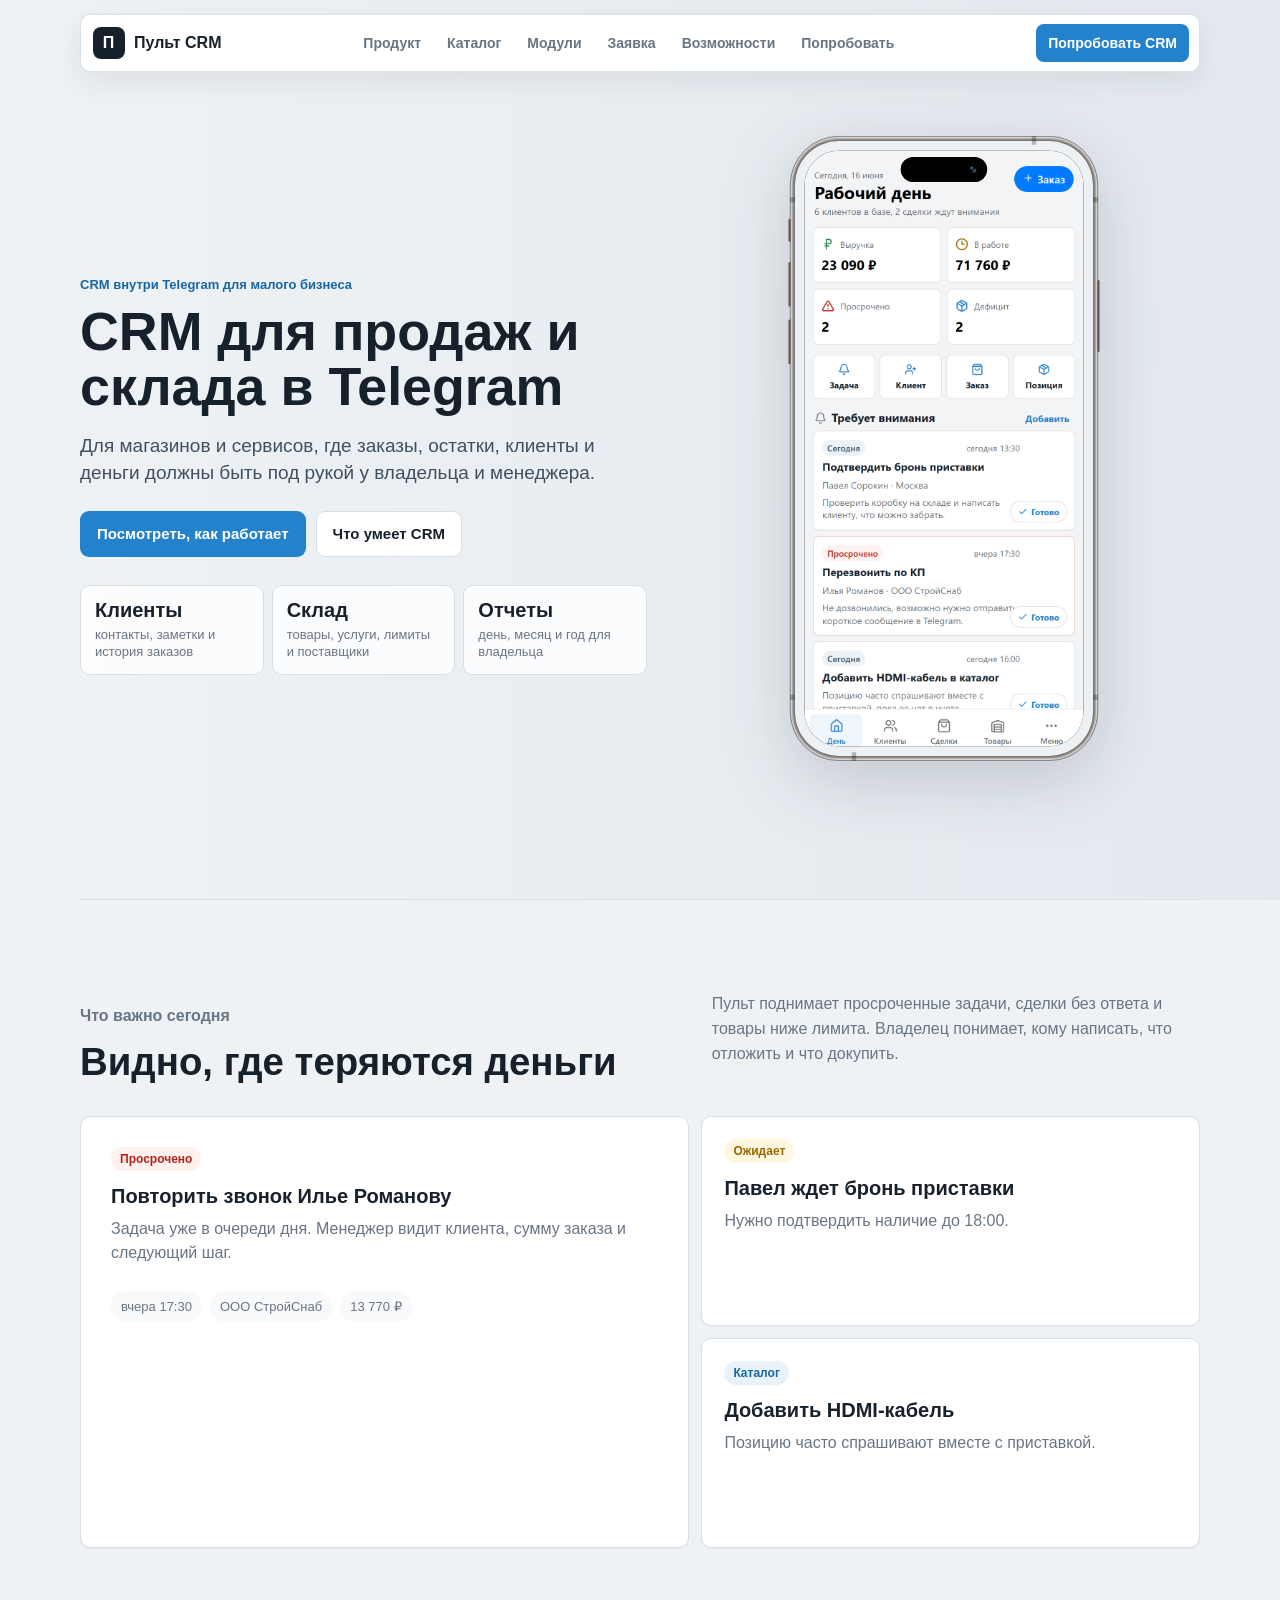
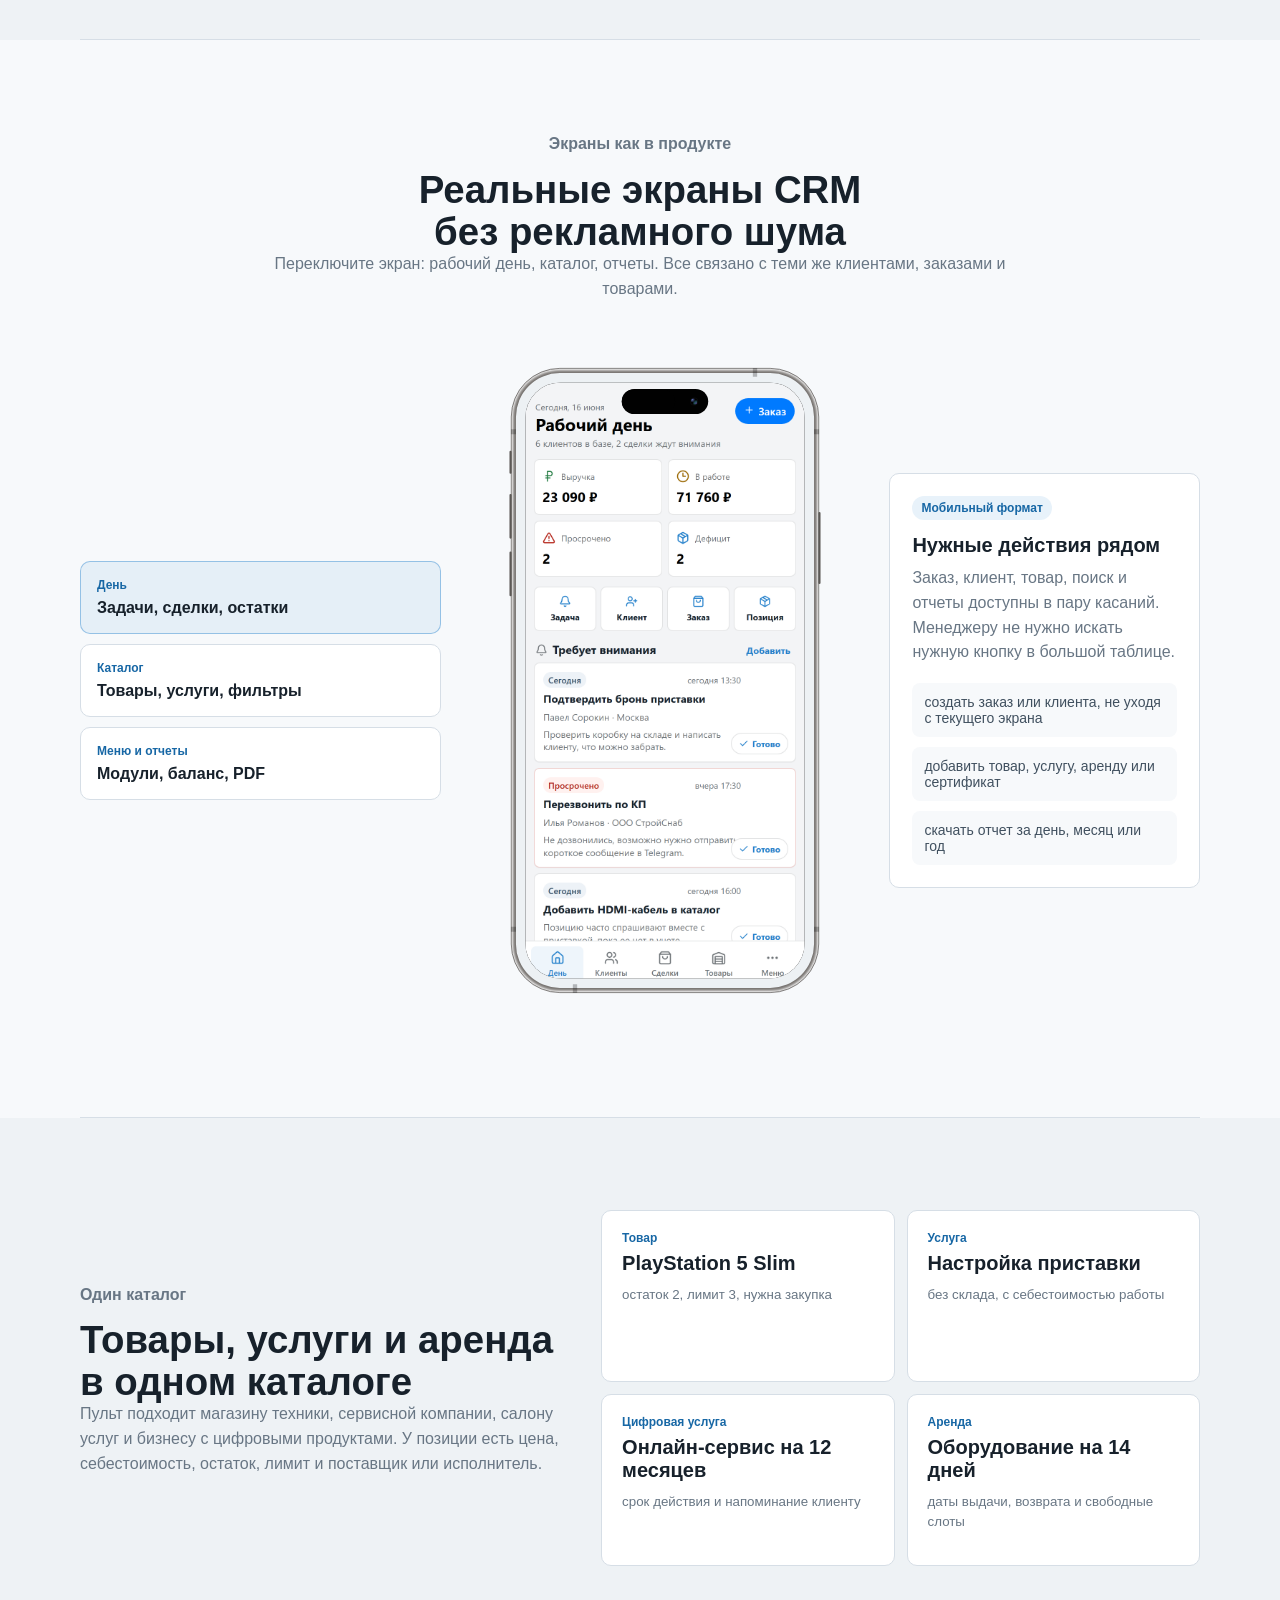
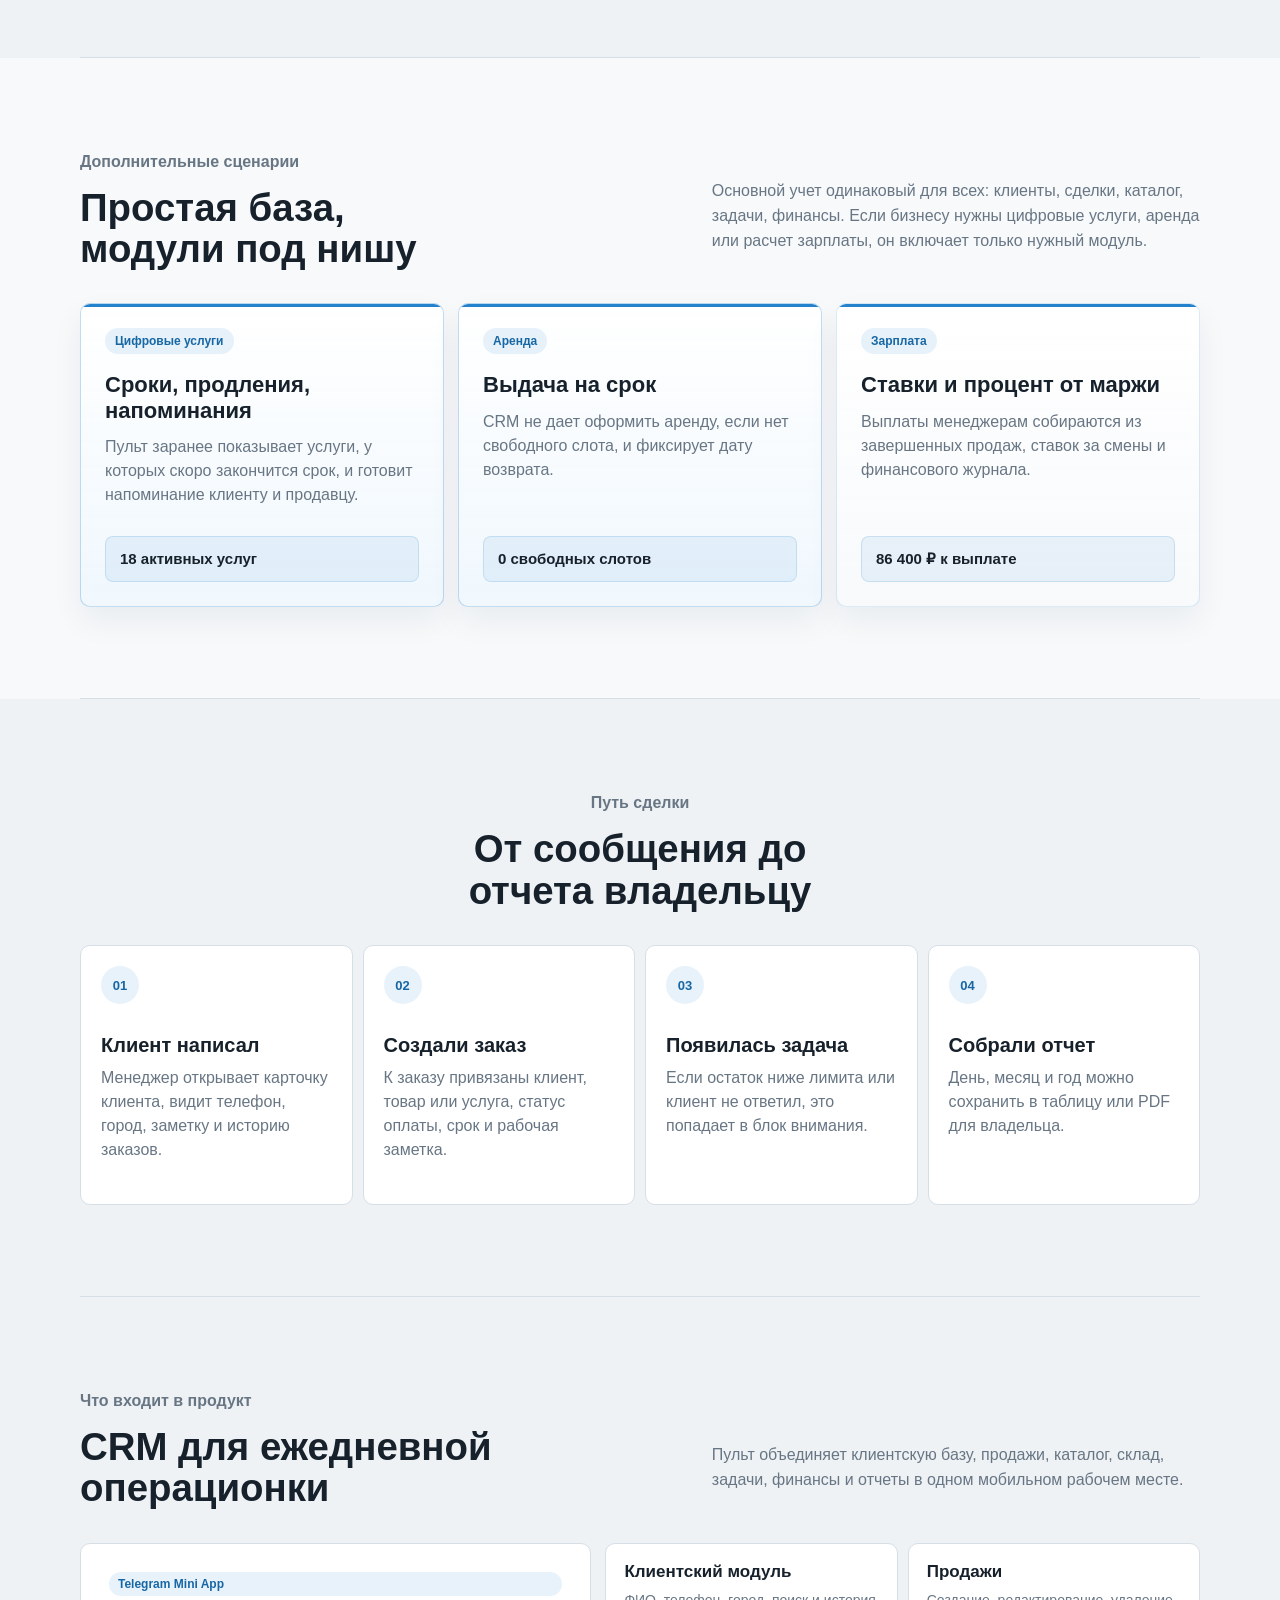
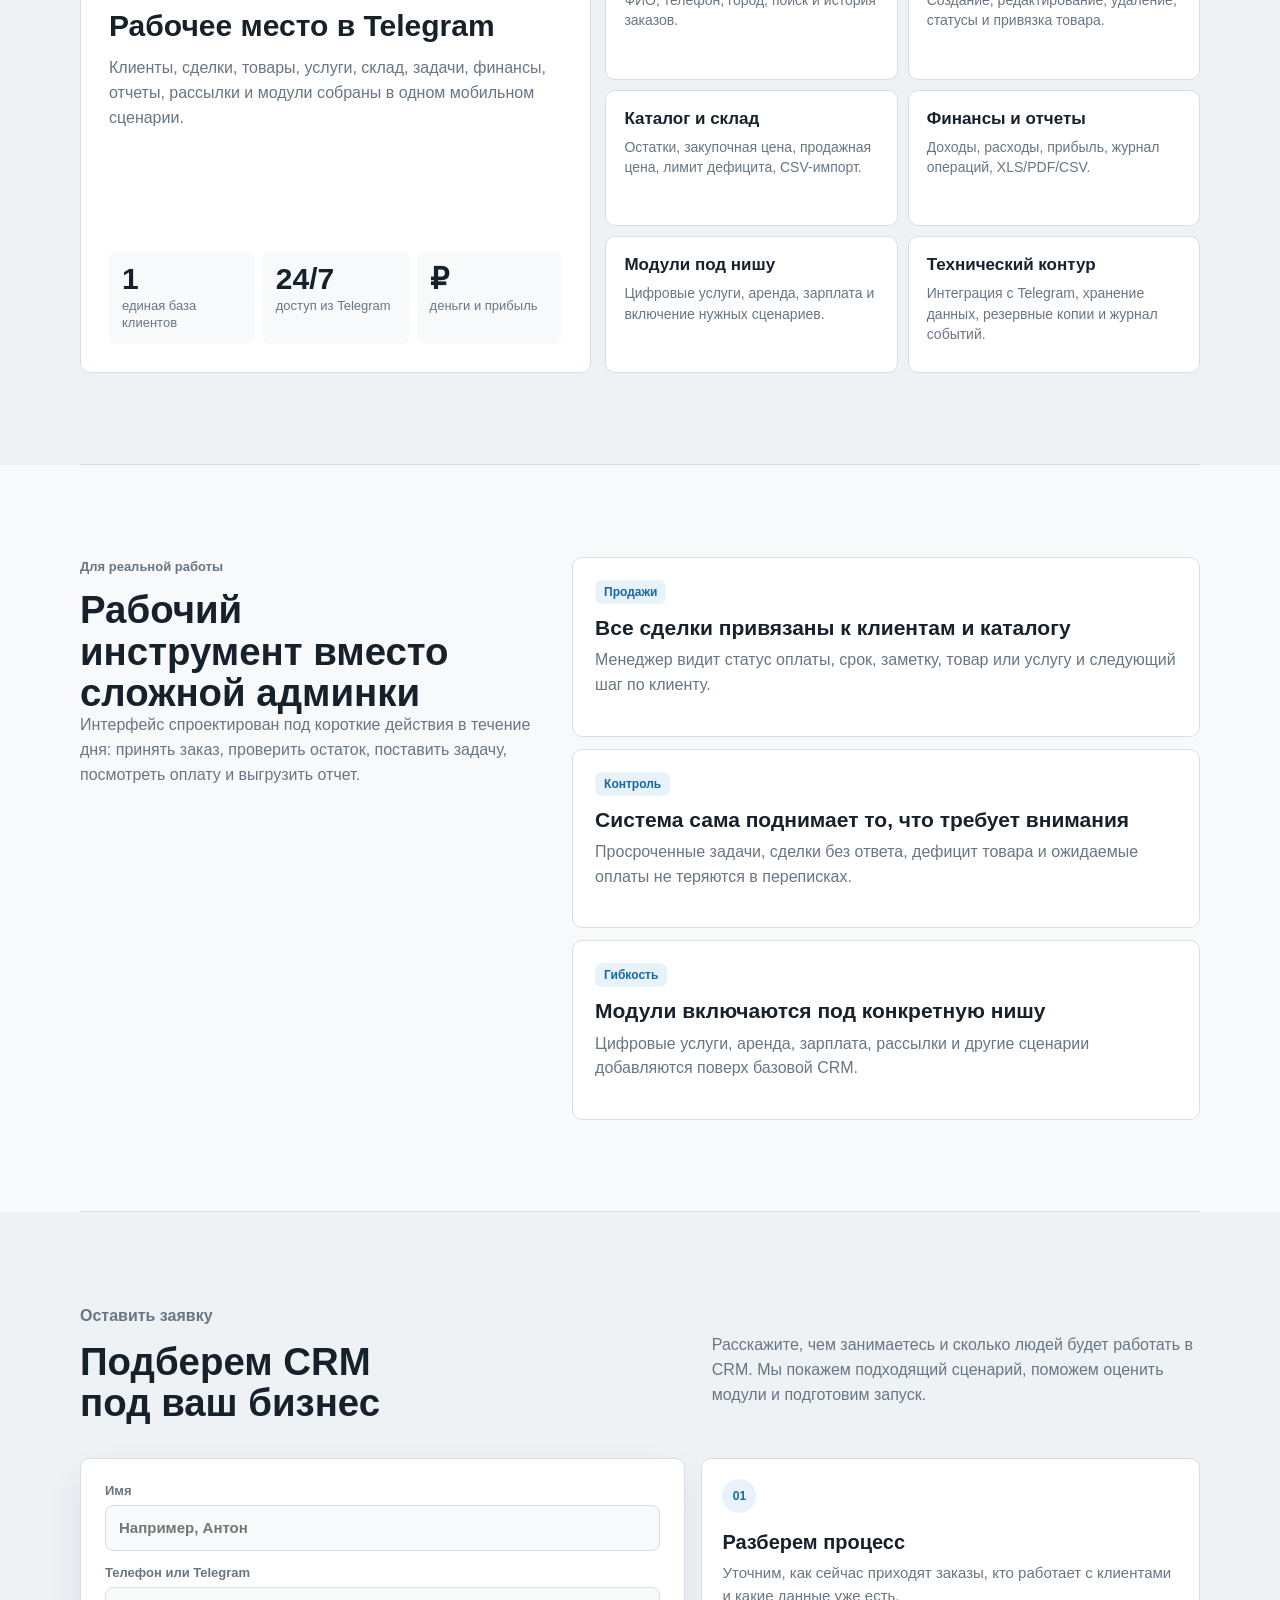
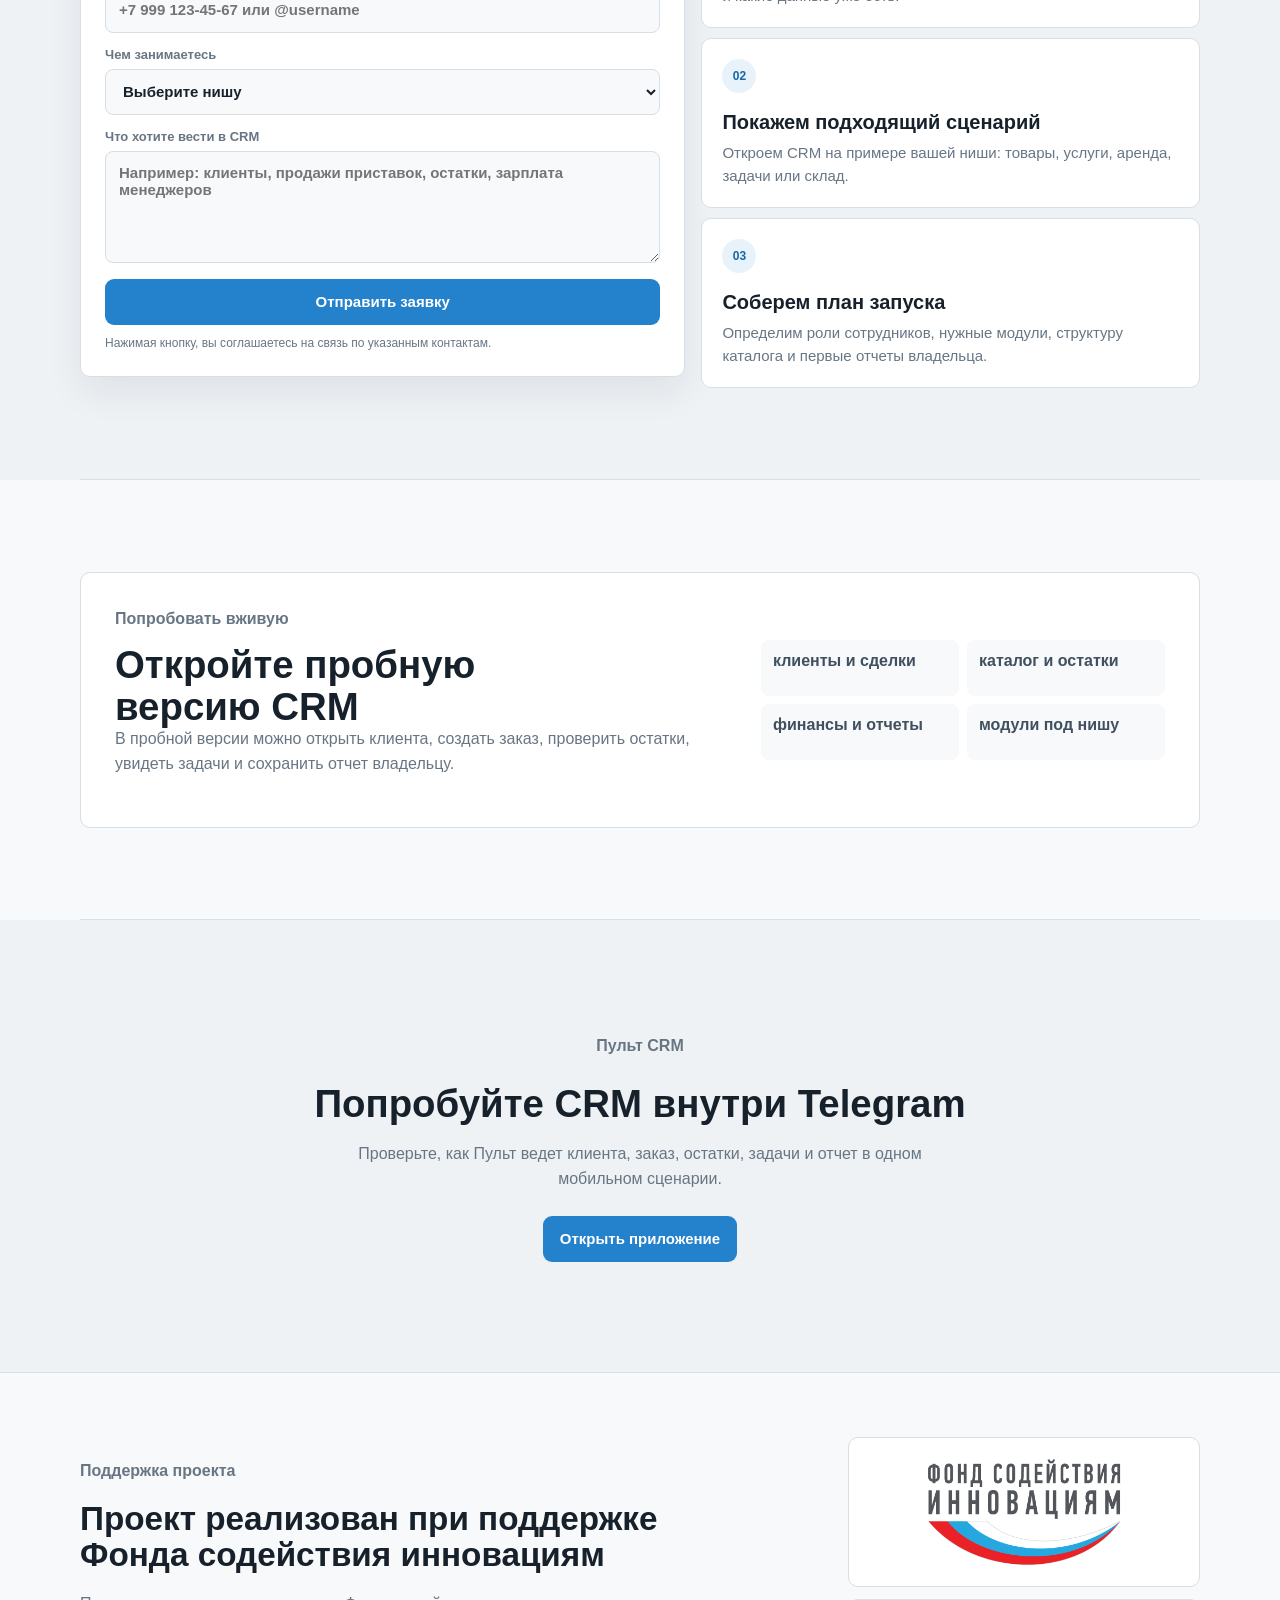
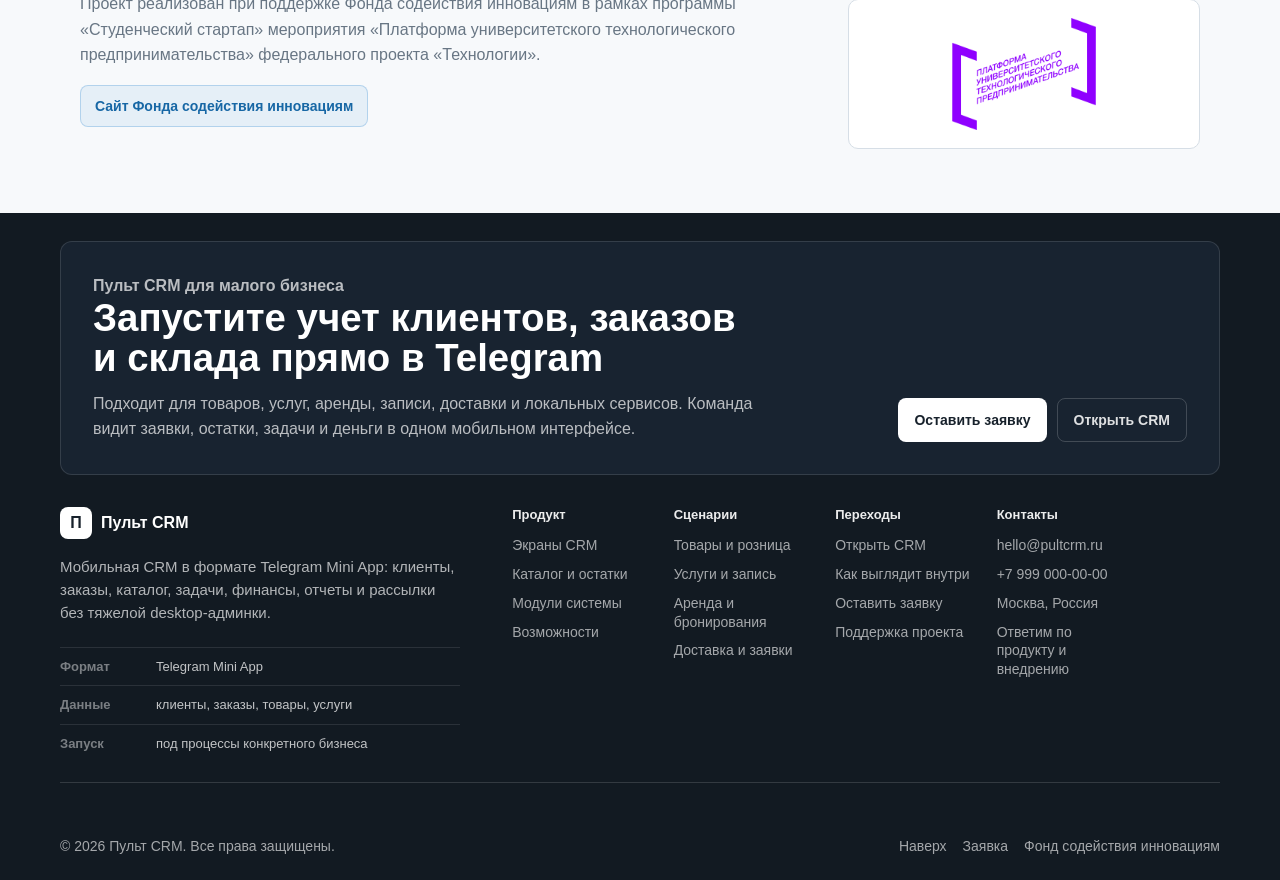
==== commit f8e135cf: "Improve product footer" ====
--- a/index.html
+++ b/index.html
@@ -484,45 +484,85 @@
     </main>
 
     <footer class="site-footer" id="contacts">
-      <div class="footer-main">
-        <div class="footer-brand">
-          <a class="brand" href="#top" aria-label="Пульт CRM">
-            <span class="brand-mark">П</span>
-            <span>Пульт CRM</span>
-          </a>
-          <p>
-            CRM для малого бизнеса в формате Telegram Mini App. Помогает вести клиентов, продажи, склад, задачи и финансы без тяжелой desktop-админки.
-          </p>
-        </div>
-        <nav class="footer-links" aria-label="Навигация в подвале">
-          <div>
-            <strong>Продукт</strong>
-            <a href="#product">Экраны CRM</a>
-            <a href="#catalog">Каталог</a>
-            <a href="#modules">Модули</a>
+      <div class="footer-shell">
+        <section class="footer-cta" aria-labelledby="footer-cta-title">
+          <div>
+            <p class="footer-kicker">Пульт CRM для малого бизнеса</p>
+            <h2 id="footer-cta-title">Запустите учет клиентов, заказов и склада прямо в Telegram</h2>
+            <p>
+              Подходит для товаров, услуг, аренды, записи, доставки и локальных сервисов. Команда видит заявки, остатки, задачи и деньги в одном мобильном интерфейсе.
+            </p>
+          </div>
+          <div class="footer-actions">
+            <a class="footer-button" href="#request">Оставить заявку</a>
+            <a class="footer-demo-link" href="./demo/">Открыть CRM</a>
+          </div>
+        </section>
+
+        <div class="footer-main">
+          <div class="footer-brand">
+            <a class="brand" href="#top" aria-label="Пульт CRM">
+              <span class="brand-mark">П</span>
+              <span>Пульт CRM</span>
+            </a>
+            <p>
+              Мобильная CRM в формате Telegram Mini App: клиенты, заказы, каталог, задачи, финансы, отчеты и рассылки без тяжелой desktop-админки.
+            </p>
+            <dl class="footer-facts">
+              <div>
+                <dt>Формат</dt>
+                <dd>Telegram Mini App</dd>
+              </div>
+              <div>
+                <dt>Данные</dt>
+                <dd>клиенты, заказы, товары, услуги</dd>
+              </div>
+              <div>
+                <dt>Запуск</dt>
+                <dd>под процессы конкретного бизнеса</dd>
+              </div>
+            </dl>
+          </div>
+
+          <nav class="footer-links" aria-label="Навигация в подвале">
+            <div>
+              <strong>Продукт</strong>
+              <a href="#product">Экраны CRM</a>
+              <a href="#catalog">Каталог и остатки</a>
+              <a href="#modules">Модули системы</a>
+              <a href="#complete">Возможности</a>
+            </div>
+            <div>
+              <strong>Сценарии</strong>
+              <a href="#request">Товары и розница</a>
+              <a href="#request">Услуги и запись</a>
+              <a href="#request">Аренда и бронирования</a>
+              <a href="#request">Доставка и заявки</a>
+            </div>
+            <div>
+              <strong>Переходы</strong>
+              <a href="./demo/">Открыть CRM</a>
+              <a href="#launch">Как выглядит внутри</a>
+              <a href="#request">Оставить заявку</a>
+              <a href="#support-title">Поддержка проекта</a>
+            </div>
+            <div>
+              <strong>Контакты</strong>
+              <a href="mailto:hello@pultcrm.ru">hello@pultcrm.ru</a>
+              <a href="tel:+79990000000">+7 999 000-00-00</a>
+              <span>Москва, Россия</span>
+              <span>Ответим по продукту и внедрению</span>
+            </div>
+          </nav>
+        </div>
+
+        <div class="footer-bottom">
+          <span>© 2026 Пульт CRM. Все права защищены.</span>
+          <div>
+            <a href="#top">Наверх</a>
             <a href="#request">Заявка</a>
-            <a href="#complete">Возможности</a>
-          </div>
-          <div>
-            <strong>Приложение</strong>
-            <a href="./demo/">Попробовать CRM</a>
-            <a href="#launch">Интерактивная версия</a>
-            <a href="#demo">Открыть приложение</a>
-          </div>
-          <div>
-            <strong>Контакты</strong>
-            <a href="mailto:hello@pultcrm.ru">hello@pultcrm.ru</a>
-            <a href="tel:+79990000000">+7 999 000-00-00</a>
-            <span>Москва, Россия</span>
-          </div>
-        </nav>
-      </div>
-      <div class="footer-bottom">
-        <span>© 2026 Пульт CRM. Все права защищены.</span>
-        <div>
-          <a href="#top">Наверх</a>
-          <a href="#complete">Возможности</a>
-          <a href="#contacts">Контакты</a>
+            <a href="https://fasie.ru/" target="_blank" rel="noreferrer">Фонд содействия инновациям</a>
+          </div>
         </div>
       </div>
     </footer>
--- a/styles.css
+++ b/styles.css
@@ -1030,16 +1030,101 @@
 
 .site-footer {
   scroll-margin-top: 96px;
-  padding: 46px max(24px, calc((100vw - 1120px) / 2)) 24px;
-  background: #17212b;
+  padding: 28px max(24px, calc((100vw - 1160px) / 2)) 24px;
+  background: #121a22;
   color: #ffffff;
 }
 
+.footer-shell {
+  display: grid;
+  gap: 32px;
+}
+
+.footer-cta {
+  display: grid;
+  grid-template-columns: minmax(0, 1fr) auto;
+  gap: 28px;
+  align-items: end;
+  padding: 32px;
+  border: 1px solid rgba(255, 255, 255, 0.12);
+  border-radius: 12px;
+  background: #182330;
+}
+
+.footer-kicker {
+  margin-bottom: 12px;
+  color: rgba(255, 255, 255, 0.64);
+  font-size: 13px;
+  font-weight: 820;
+}
+
+.footer-cta h2 {
+  max-width: 760px;
+  margin-bottom: 14px;
+  color: #ffffff;
+  font-size: clamp(28px, 3vw, 44px);
+  line-height: 1.04;
+  text-wrap: balance;
+}
+
+.footer-cta p {
+  max-width: 700px;
+  margin: 0;
+  color: rgba(255, 255, 255, 0.7);
+  font-size: 16px;
+  line-height: 1.55;
+}
+
+.footer-actions {
+  display: flex;
+  flex-wrap: wrap;
+  justify-content: flex-end;
+  gap: 10px;
+}
+
+.footer-button,
+.footer-demo-link {
+  display: inline-flex;
+  align-items: center;
+  justify-content: center;
+  min-height: 44px;
+  padding: 0 16px;
+  border-radius: 8px;
+  font-size: 14px;
+  font-weight: 820;
+  transition: transform 180ms ease, background 180ms ease, border-color 180ms ease;
+}
+
+.footer-button {
+  background: #ffffff;
+  color: #17212b;
+}
+
+.footer-demo-link {
+  border: 1px solid rgba(255, 255, 255, 0.18);
+  color: rgba(255, 255, 255, 0.86);
+}
+
+.footer-button:hover,
+.footer-demo-link:hover {
+  transform: translateY(-1px);
+}
+
+.footer-button:active,
+.footer-demo-link:active {
+  transform: translateY(0);
+}
+
+.footer-demo-link:hover {
+  border-color: rgba(255, 255, 255, 0.34);
+  background: rgba(255, 255, 255, 0.06);
+}
+
 .footer-main {
   display: grid;
-  grid-template-columns: minmax(280px, 0.72fr) minmax(520px, 1fr);
-  gap: 58px;
-  padding-bottom: 32px;
+  grid-template-columns: minmax(280px, 0.82fr) minmax(620px, 1fr);
+  gap: 52px;
+  padding-bottom: 30px;
   border-bottom: 1px solid rgba(255, 255, 255, 0.14);
 }
 
@@ -1054,17 +1139,48 @@
 }
 
 .footer-brand p {
-  max-width: 430px;
+  max-width: 480px;
   margin: 0;
   color: rgba(255, 255, 255, 0.68);
   font-size: 15px;
   line-height: 1.55;
 }
 
+.footer-facts {
+  display: grid;
+  gap: 10px;
+  margin: 22px 0 0;
+}
+
+.footer-facts div {
+  display: grid;
+  grid-template-columns: 84px minmax(0, 1fr);
+  gap: 12px;
+  align-items: start;
+  padding-top: 10px;
+  border-top: 1px solid rgba(255, 255, 255, 0.1);
+}
+
+.footer-facts dt,
+.footer-facts dd {
+  margin: 0;
+  font-size: 13px;
+  line-height: 1.35;
+}
+
+.footer-facts dt {
+  color: rgba(255, 255, 255, 0.44);
+  font-weight: 760;
+}
+
+.footer-facts dd {
+  color: rgba(255, 255, 255, 0.74);
+}
+
 .footer-links {
   display: grid;
-  grid-template-columns: repeat(3, minmax(0, 1fr));
-  gap: 28px;
+  grid-template-columns: repeat(4, minmax(0, 1fr));
+  gap: 26px;
 }
 
 .footer-links div {
@@ -1096,7 +1212,7 @@
   display: flex;
   justify-content: space-between;
   gap: 18px;
-  padding-top: 20px;
+  padding-top: 22px;
 }
 
 .footer-bottom div {
@@ -1162,8 +1278,13 @@
   .complete-layout,
   .proof,
   .support-section,
+  .footer-cta,
   .footer-main {
     grid-template-columns: 1fr;
+  }
+
+  .footer-actions {
+    justify-content: flex-start;
   }
 
   .screen-stack {
@@ -1290,6 +1411,29 @@
     padding-bottom: 44px;
   }
 
+  .footer-cta {
+    gap: 22px;
+    padding: 22px;
+  }
+
+  .footer-cta h2 {
+    font-size: clamp(27px, 8vw, 34px);
+  }
+
+  .footer-actions {
+    width: 100%;
+  }
+
+  .footer-button,
+  .footer-demo-link {
+    flex: 1 1 100%;
+  }
+
+  .footer-facts div {
+    grid-template-columns: 1fr;
+    gap: 3px;
+  }
+
   .support-logos img {
     max-height: 128px;
     padding: 14px;
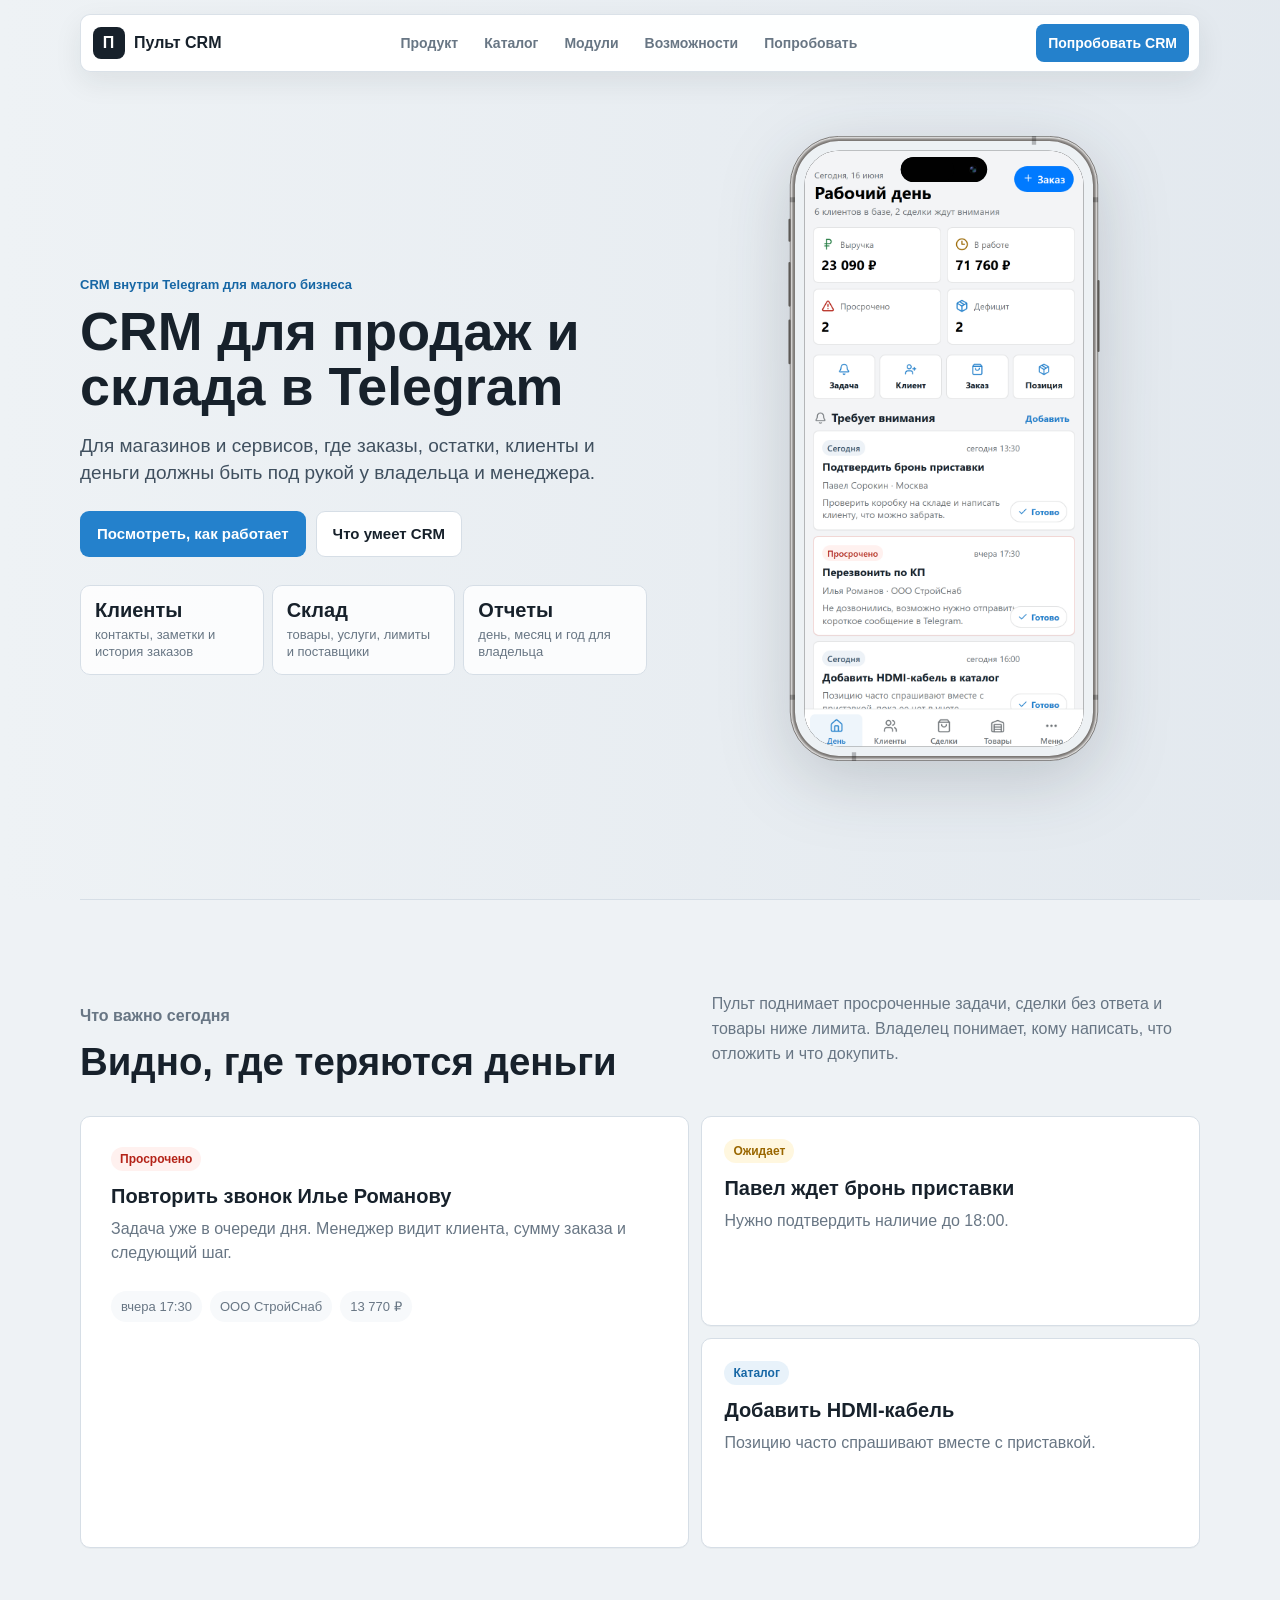
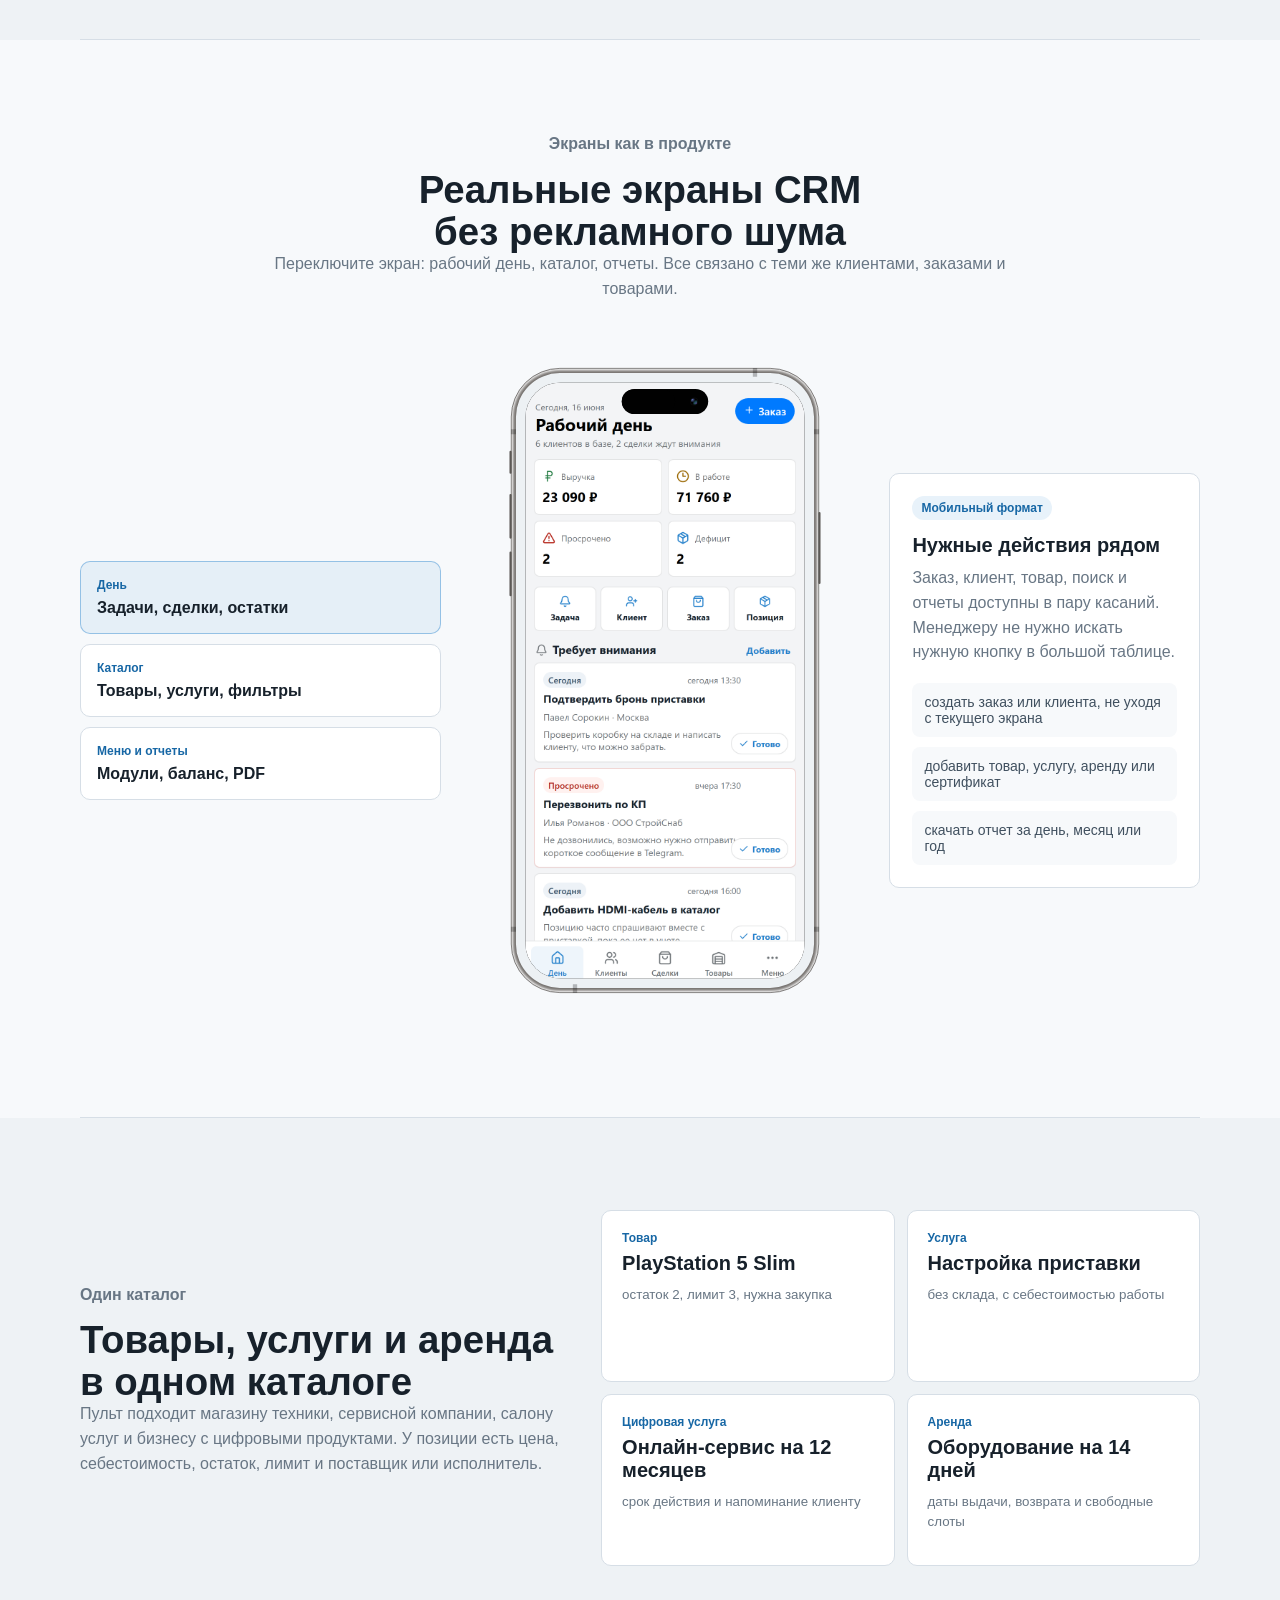
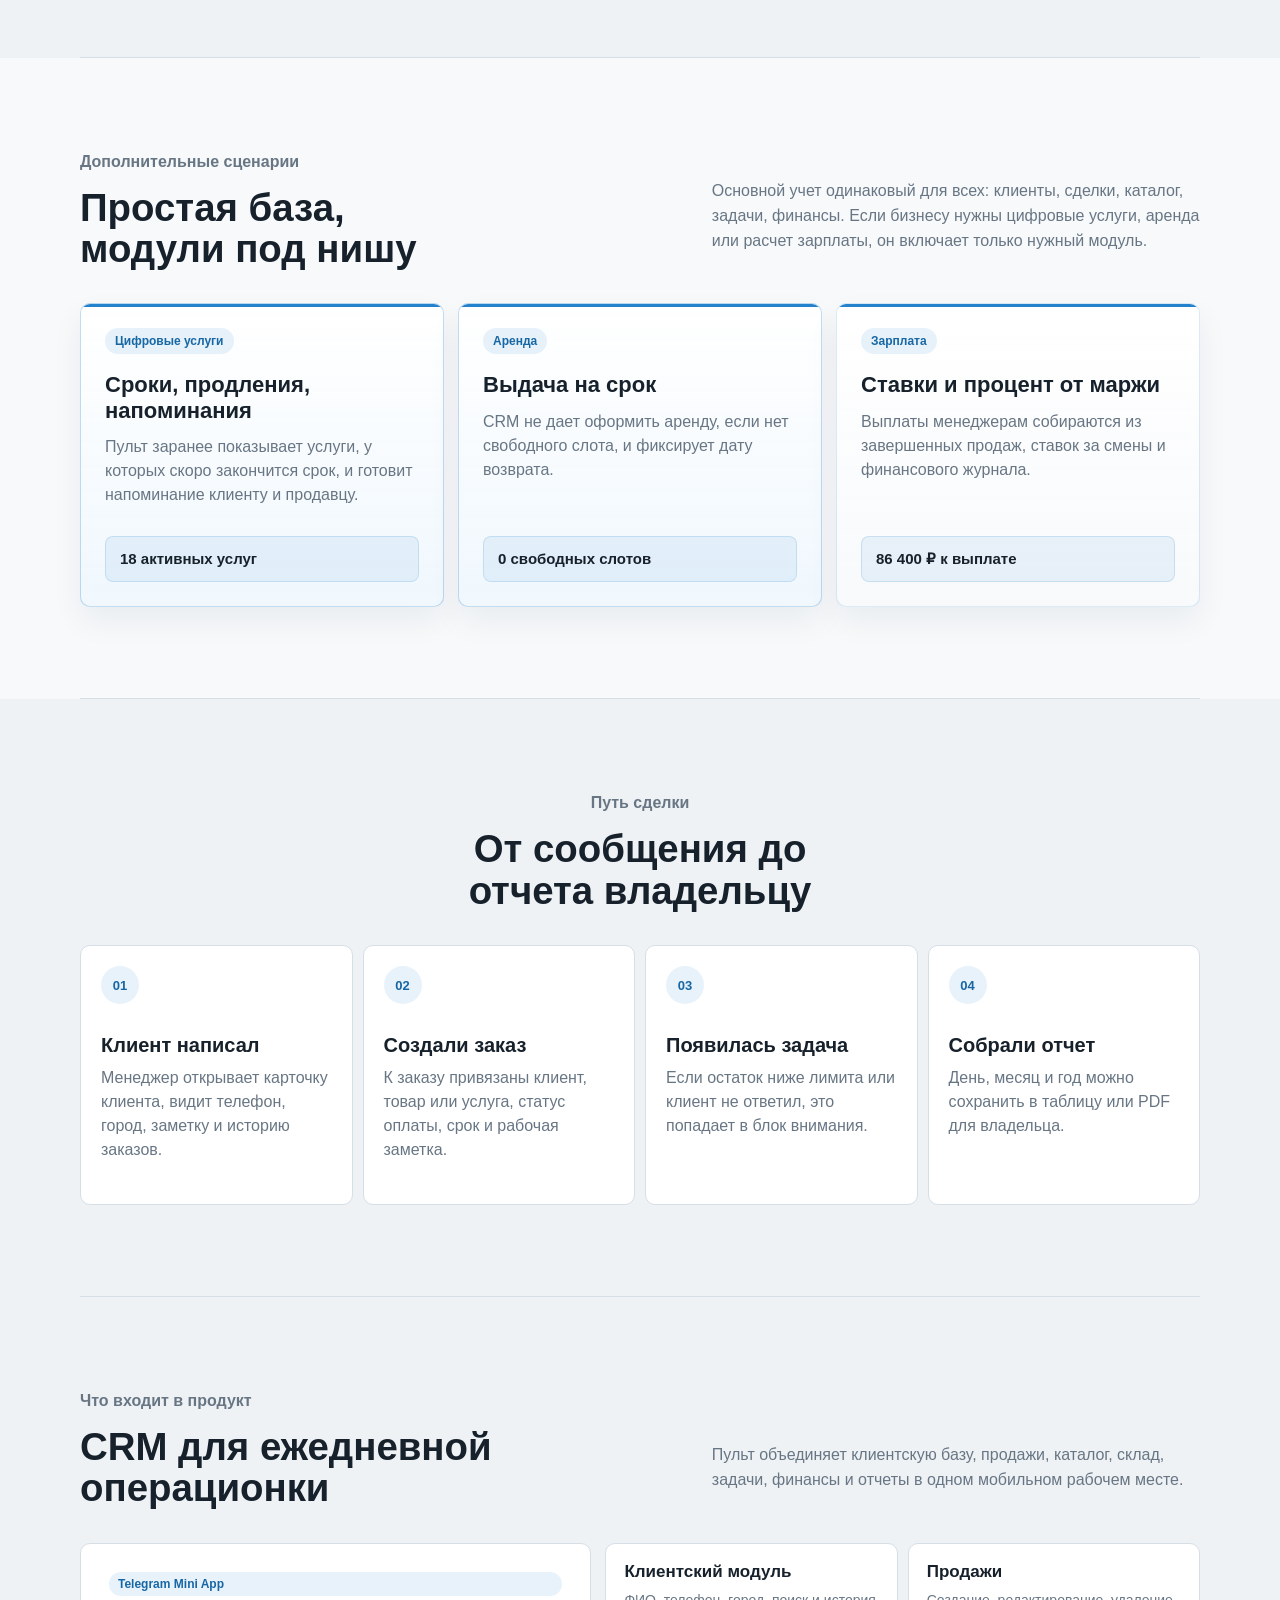
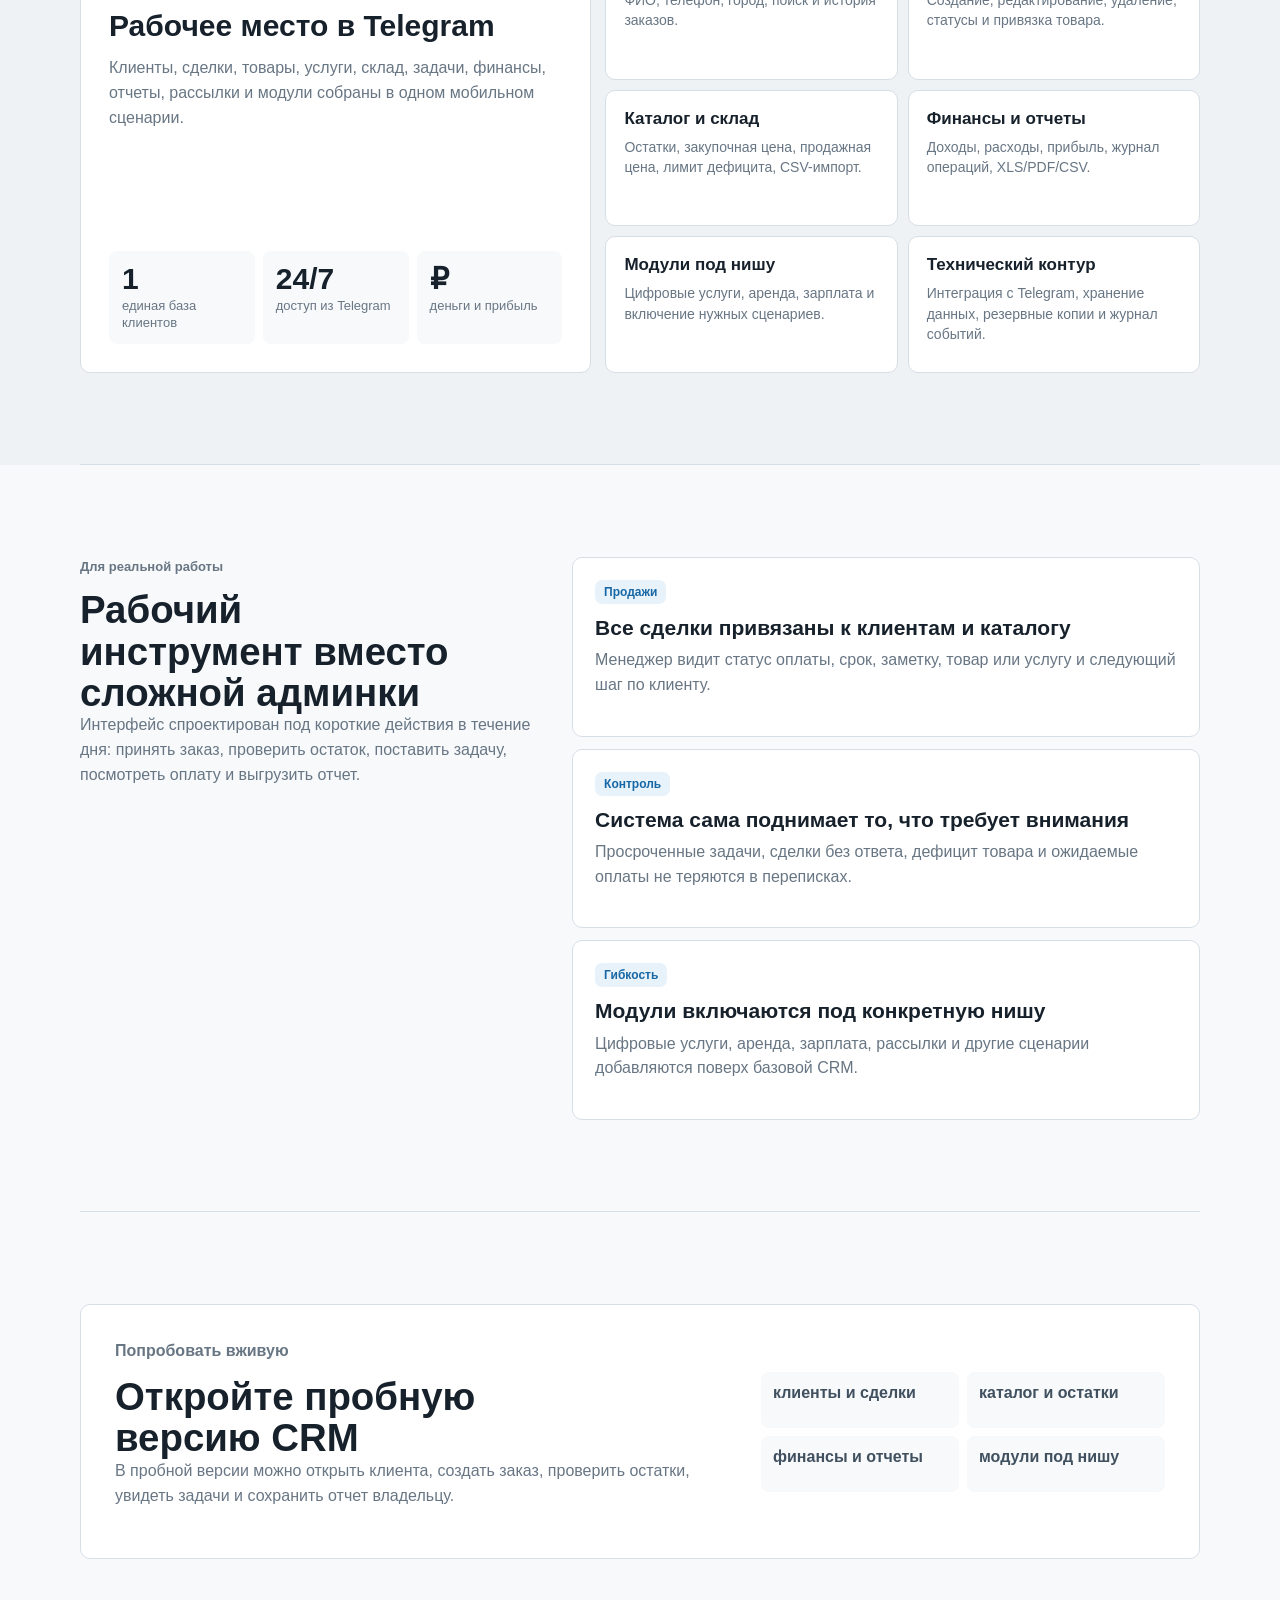
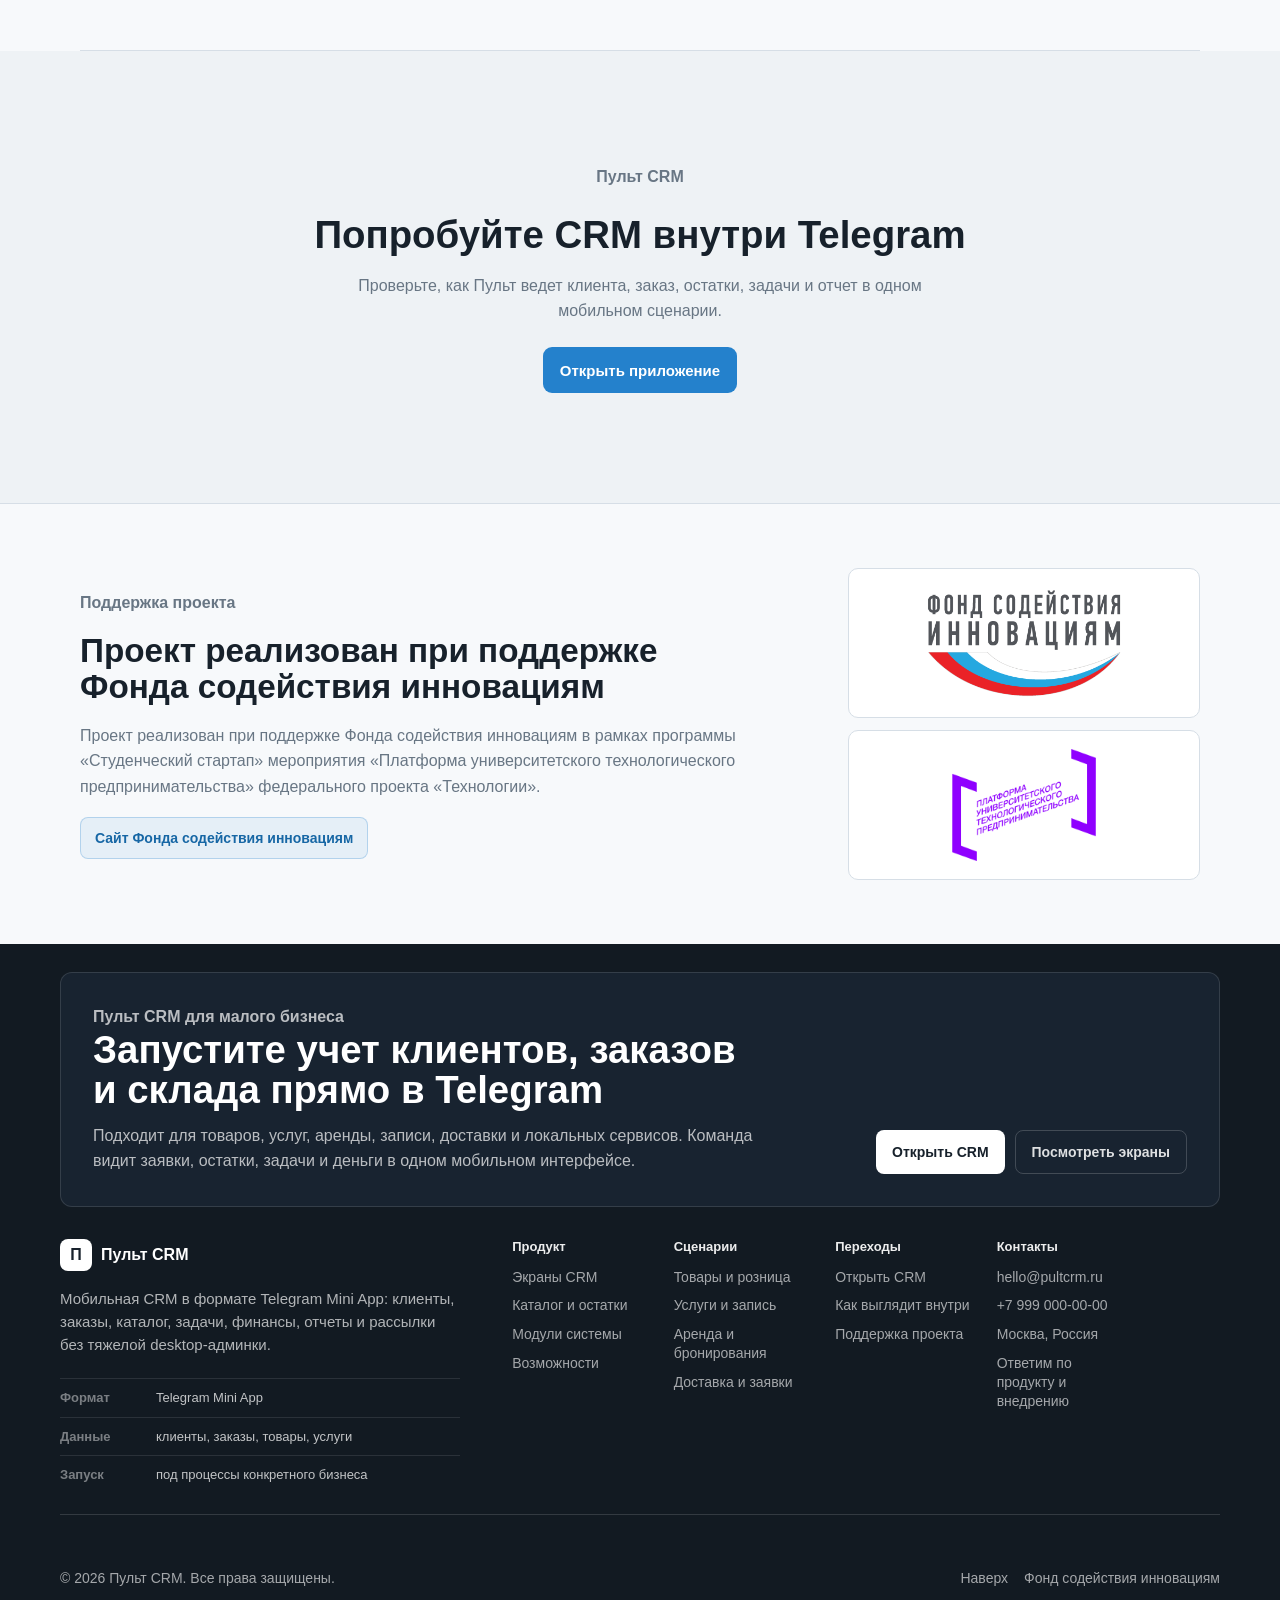
==== commit fb5e3375: "Remove landing request form" ====
--- a/index.html
+++ b/index.html
@@ -37,7 +37,6 @@
         <a href="#product">Продукт</a>
         <a href="#catalog">Каталог</a>
         <a href="#modules">Модули</a>
-        <a href="#request">Заявка</a>
         <a href="#complete">Возможности</a>
         <a href="#launch">Попробовать</a>
       </nav>
@@ -379,69 +378,6 @@
         </div>
       </section>
 
-      <section class="section request" id="request" aria-labelledby="request-title">
-        <div class="section-heading split">
-          <div>
-            <p class="eyebrow">Оставить заявку</p>
-            <h2 id="request-title">Подберем CRM под ваш бизнес</h2>
-          </div>
-          <p>
-            Расскажите, чем занимаетесь и сколько людей будет работать в CRM. Мы покажем подходящий сценарий, поможем оценить модули и подготовим запуск.
-          </p>
-        </div>
-
-        <div class="request-layout">
-          <form class="request-form" id="request-form">
-            <label>
-              Имя
-              <input name="name" type="text" autocomplete="name" placeholder="Например, Антон" required />
-            </label>
-            <label>
-              Телефон или Telegram
-              <input name="contact" type="text" autocomplete="tel" placeholder="+7 999 123-45-67 или @username" required />
-            </label>
-            <label>
-              Чем занимаетесь
-              <select name="business" required>
-                <option value="">Выберите нишу</option>
-                <option>Магазин товаров</option>
-                <option>Сервисная компания</option>
-                <option>Услуги и записи</option>
-                <option>Цифровые услуги</option>
-                <option>Другое</option>
-              </select>
-            </label>
-            <label>
-              Что хотите вести в CRM
-              <textarea name="message" rows="4" placeholder="Например: клиенты, продажи приставок, остатки, зарплата менеджеров"></textarea>
-            </label>
-            <button class="button primary request-submit" type="submit">Отправить заявку</button>
-            <p class="request-policy">Нажимая кнопку, вы соглашаетесь на связь по указанным контактам.</p>
-            <div class="request-success" role="status" aria-live="polite">
-              Заявка сохранена. Мы свяжемся с вами и покажем подходящий сценарий CRM.
-            </div>
-          </form>
-
-          <aside class="request-aside" aria-label="Что будет после заявки">
-            <article>
-              <span>01</span>
-              <strong>Разберем процесс</strong>
-              <p>Уточним, как сейчас приходят заказы, кто работает с клиентами и какие данные уже есть.</p>
-            </article>
-            <article>
-              <span>02</span>
-              <strong>Покажем подходящий сценарий</strong>
-              <p>Откроем CRM на примере вашей ниши: товары, услуги, аренда, задачи или склад.</p>
-            </article>
-            <article>
-              <span>03</span>
-              <strong>Соберем план запуска</strong>
-              <p>Определим роли сотрудников, нужные модули, структуру каталога и первые отчеты владельца.</p>
-            </article>
-          </aside>
-        </div>
-      </section>
-
       <section class="section launch" id="launch" aria-labelledby="launch-title">
         <div class="launch-panel">
           <div>
@@ -494,8 +430,8 @@
             </p>
           </div>
           <div class="footer-actions">
-            <a class="footer-button" href="#request">Оставить заявку</a>
-            <a class="footer-demo-link" href="./demo/">Открыть CRM</a>
+            <a class="footer-button" href="./demo/">Открыть CRM</a>
+            <a class="footer-demo-link" href="#product">Посмотреть экраны</a>
           </div>
         </section>
 
@@ -534,16 +470,15 @@
             </div>
             <div>
               <strong>Сценарии</strong>
-              <a href="#request">Товары и розница</a>
-              <a href="#request">Услуги и запись</a>
-              <a href="#request">Аренда и бронирования</a>
-              <a href="#request">Доставка и заявки</a>
+              <a href="#catalog">Товары и розница</a>
+              <a href="#catalog">Услуги и запись</a>
+              <a href="#modules">Аренда и бронирования</a>
+              <a href="#complete">Доставка и заявки</a>
             </div>
             <div>
               <strong>Переходы</strong>
               <a href="./demo/">Открыть CRM</a>
               <a href="#launch">Как выглядит внутри</a>
-              <a href="#request">Оставить заявку</a>
               <a href="#support-title">Поддержка проекта</a>
             </div>
             <div>
@@ -560,7 +495,6 @@
           <span>© 2026 Пульт CRM. Все права защищены.</span>
           <div>
             <a href="#top">Наверх</a>
-            <a href="#request">Заявка</a>
             <a href="https://fasie.ru/" target="_blank" rel="noreferrer">Фонд содействия инновациям</a>
           </div>
         </div>
--- a/styles.css
+++ b/styles.css
@@ -793,133 +793,6 @@
   line-height: 1.15;
 }
 
-.request {
-  background: #eef2f5;
-}
-
-.request-layout {
-  display: grid;
-  grid-template-columns: minmax(380px, 0.85fr) minmax(360px, 0.7fr);
-  gap: 16px;
-  align-items: start;
-}
-
-.request-form,
-.request-aside article {
-  border: 1px solid var(--border);
-  border-radius: var(--radius);
-  background: var(--surface);
-}
-
-.request-form {
-  display: grid;
-  gap: 14px;
-  padding: 24px;
-  box-shadow: 0 16px 36px rgba(23, 33, 43, 0.07);
-}
-
-.request-form label {
-  display: grid;
-  gap: 7px;
-  color: var(--muted);
-  font-size: 13px;
-  font-weight: 800;
-}
-
-.request-form input,
-.request-form select,
-.request-form textarea {
-  width: 100%;
-  min-height: 46px;
-  padding: 0 13px;
-  border: 1px solid var(--border);
-  border-radius: 8px;
-  background: var(--surface-soft);
-  color: var(--text);
-  font: inherit;
-  font-size: 15px;
-  outline: none;
-  transition: border-color 160ms ease, box-shadow 160ms ease, background 160ms ease;
-}
-
-.request-form textarea {
-  min-height: 112px;
-  padding-top: 12px;
-  resize: vertical;
-}
-
-.request-form input:focus,
-.request-form select:focus,
-.request-form textarea:focus {
-  border-color: rgba(36, 129, 204, 0.72);
-  background: #ffffff;
-  box-shadow: 0 0 0 3px rgba(36, 129, 204, 0.14);
-}
-
-.request-submit {
-  width: 100%;
-  margin-top: 2px;
-}
-
-.request-policy {
-  margin: -4px 0 0;
-  color: var(--muted);
-  font-size: 12px;
-  line-height: 1.45;
-}
-
-.request-success {
-  display: none;
-  padding: 12px;
-  border-radius: 8px;
-  background: var(--good-bg, #edf8f1);
-  color: var(--green);
-  font-size: 14px;
-  font-weight: 760;
-  line-height: 1.4;
-}
-
-.request-form.is-submitted .request-success {
-  display: block;
-}
-
-.request-aside {
-  display: grid;
-  gap: 10px;
-}
-
-.request-aside article {
-  min-height: 150px;
-  padding: 20px;
-}
-
-.request-aside span {
-  display: grid;
-  width: 34px;
-  height: 34px;
-  margin-bottom: 18px;
-  place-items: center;
-  border-radius: 50%;
-  background: rgba(36, 129, 204, 0.1);
-  color: var(--blue-dark);
-  font-size: 12px;
-  font-weight: 850;
-}
-
-.request-aside strong {
-  display: block;
-  margin-bottom: 8px;
-  font-size: 20px;
-  line-height: 1.16;
-}
-
-.request-aside p {
-  margin: 0;
-  color: var(--muted);
-  font-size: 15px;
-  line-height: 1.5;
-}
-
 .launch {
   background: #f7f9fb;
 }
@@ -1294,7 +1167,6 @@
   .module-grid,
   .flow-line,
   .complete-list,
-  .request-layout,
   .footer-links {
     grid-template-columns: repeat(2, minmax(0, 1fr));
   }
@@ -1361,7 +1233,6 @@
   .workgrid,
   .complete-list,
   .complete-stats,
-  .request-layout,
   .footer-links {
     grid-template-columns: 1fr;
   }
@@ -1401,11 +1272,6 @@
     padding: 20px;
   }
 
-  .request-form,
-  .request-aside article {
-    padding: 20px;
-  }
-
   .support-section {
     padding-top: 44px;
     padding-bottom: 44px;
